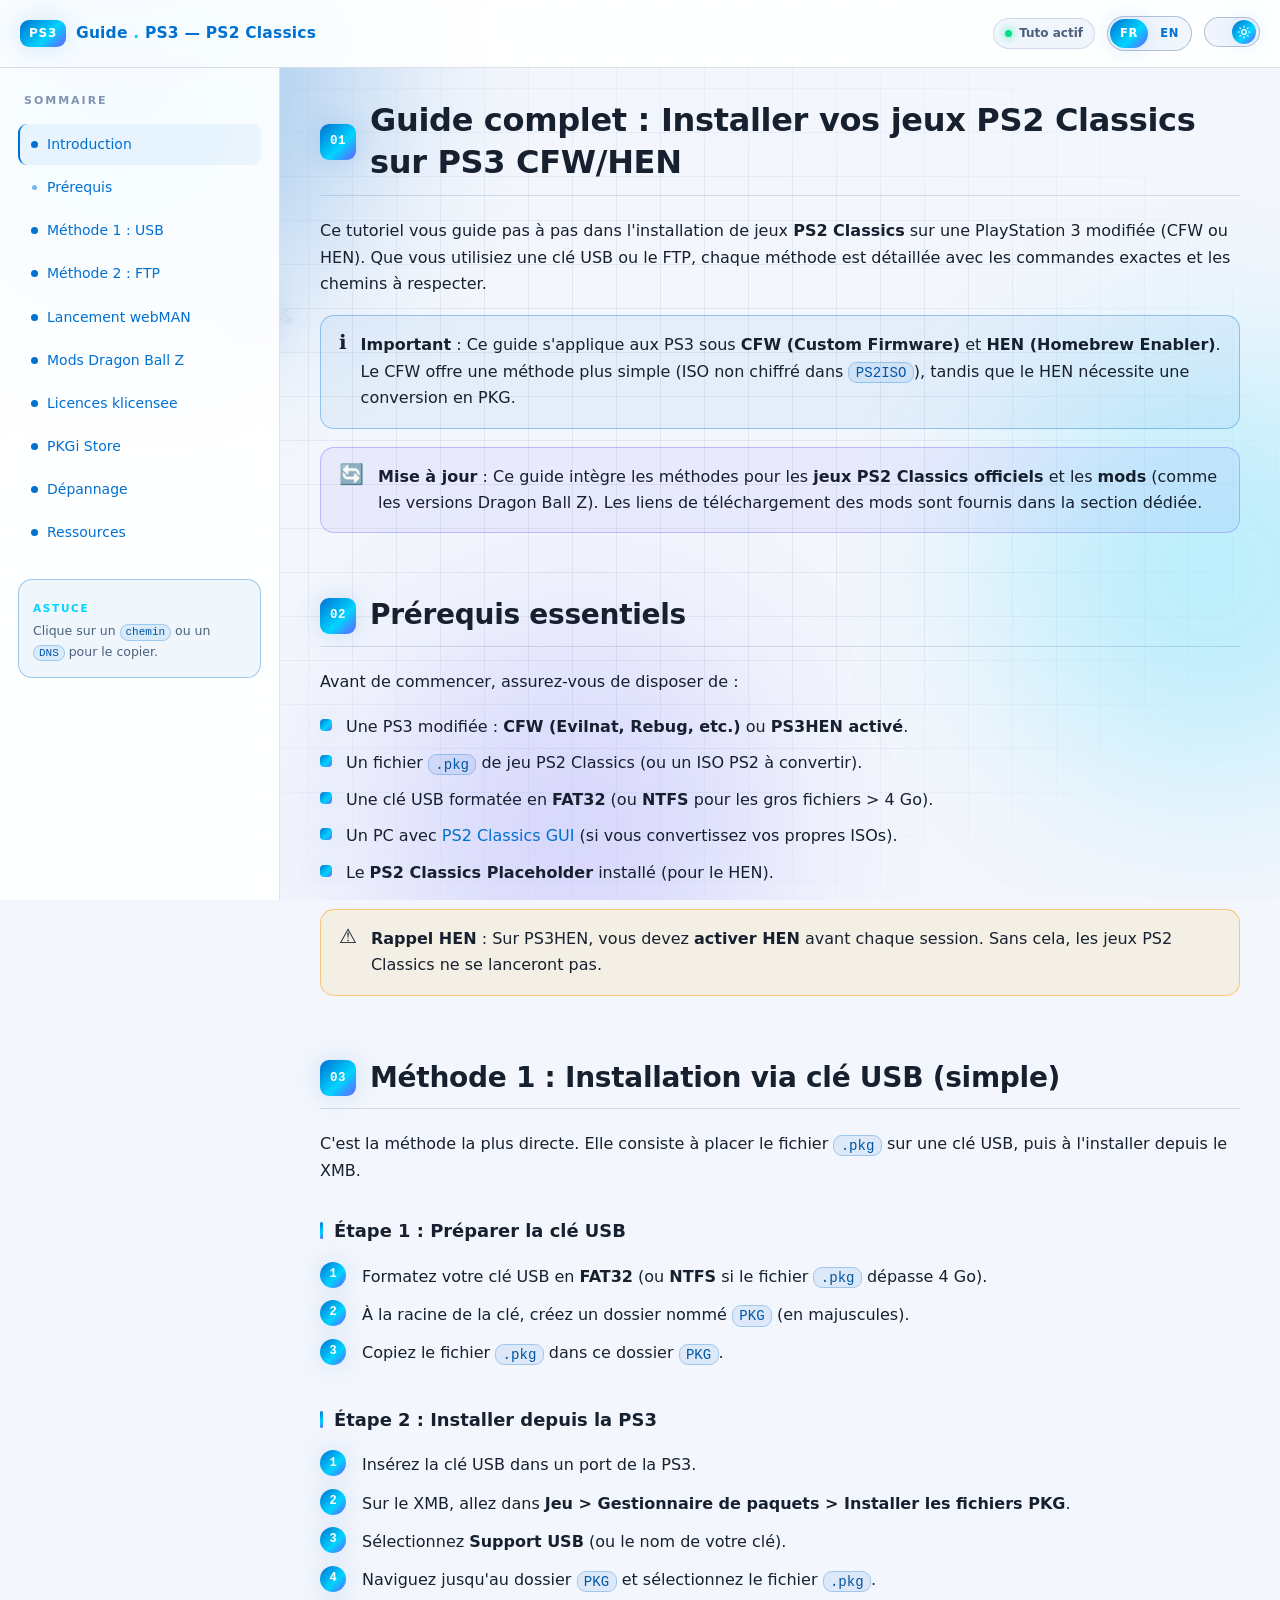
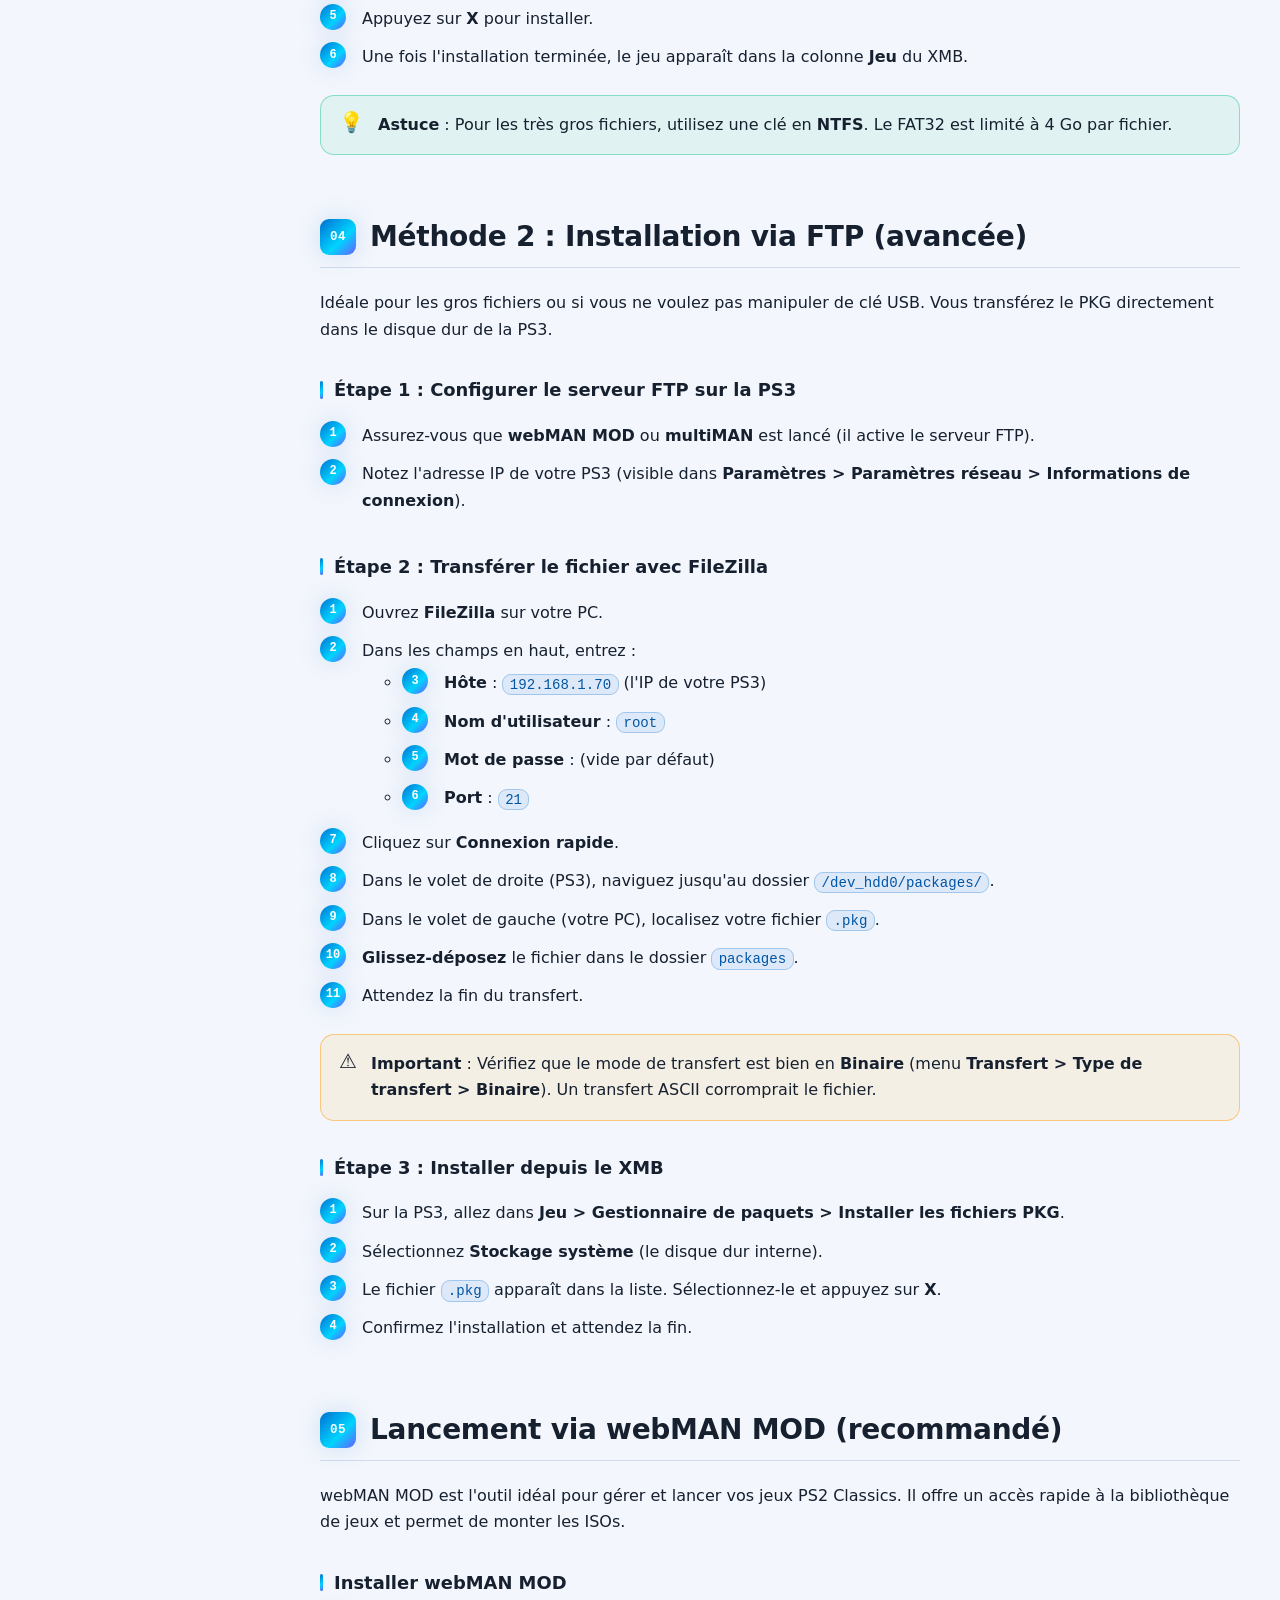
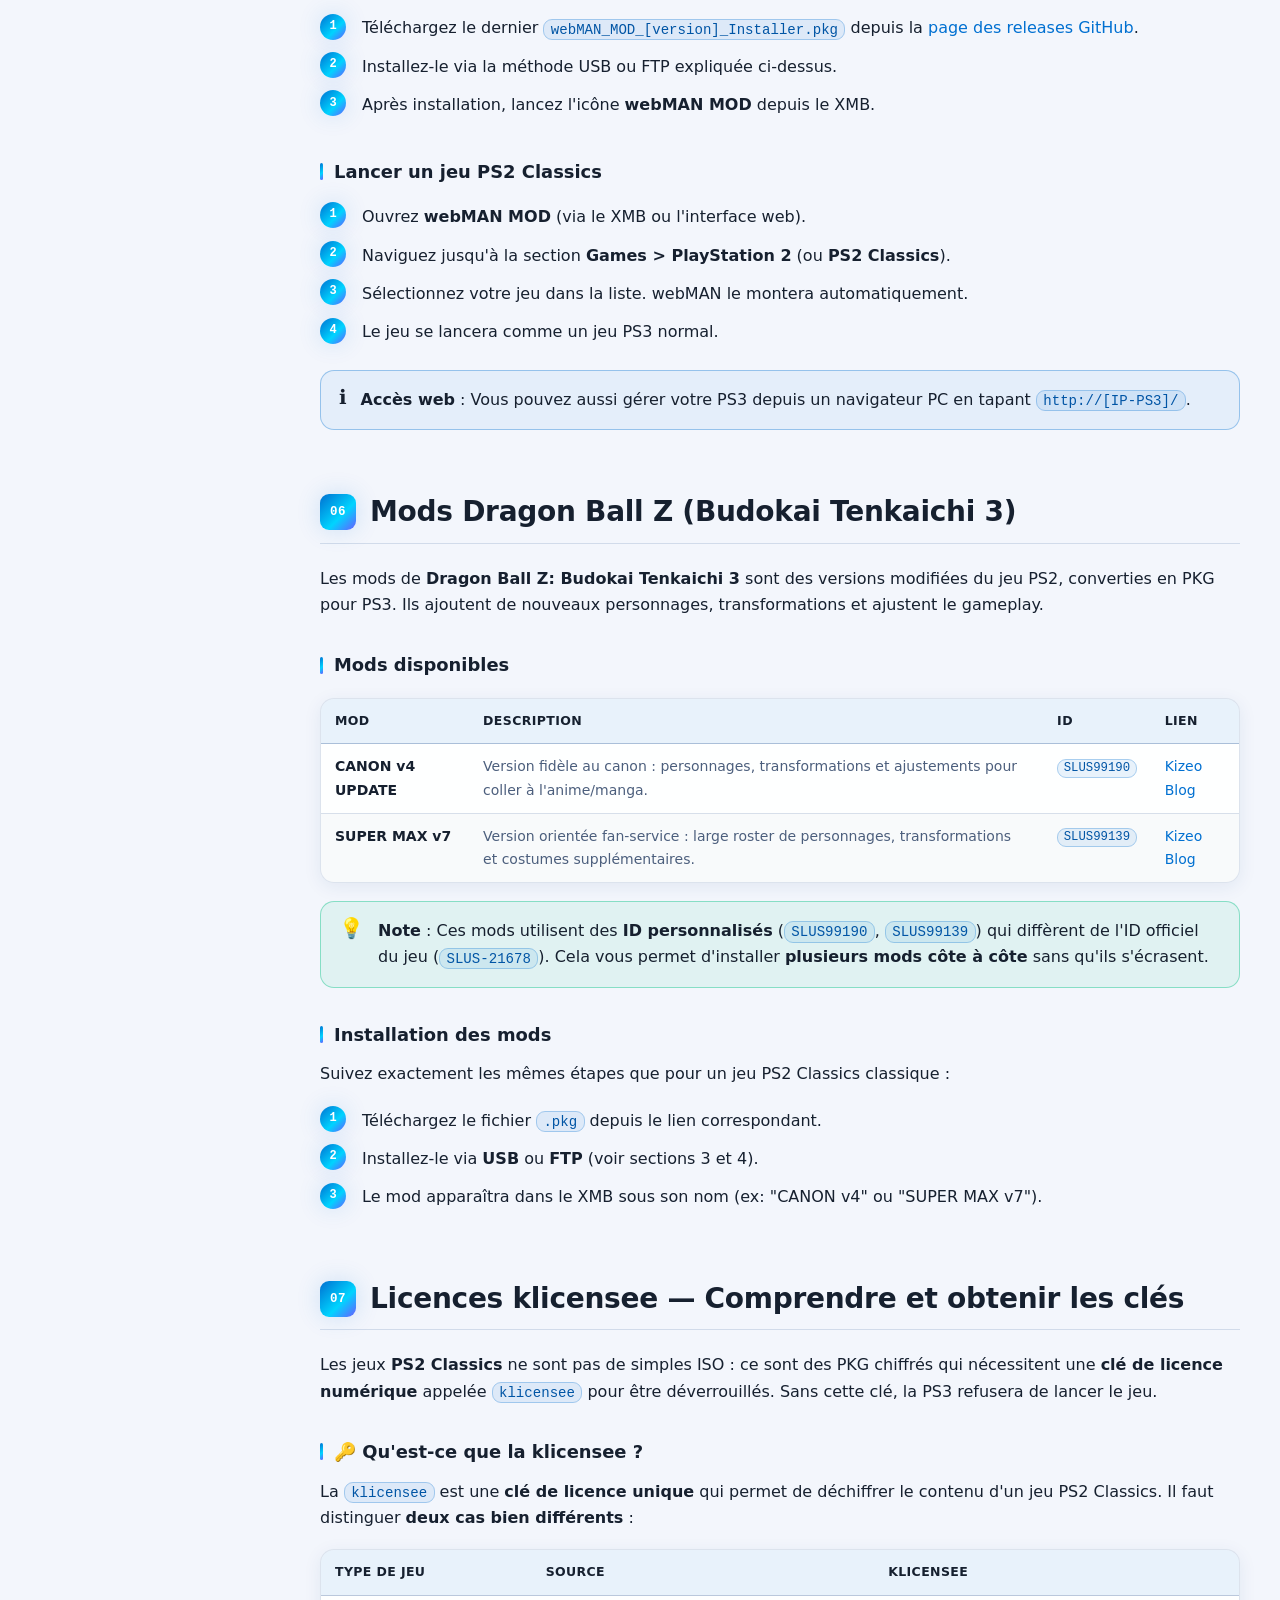
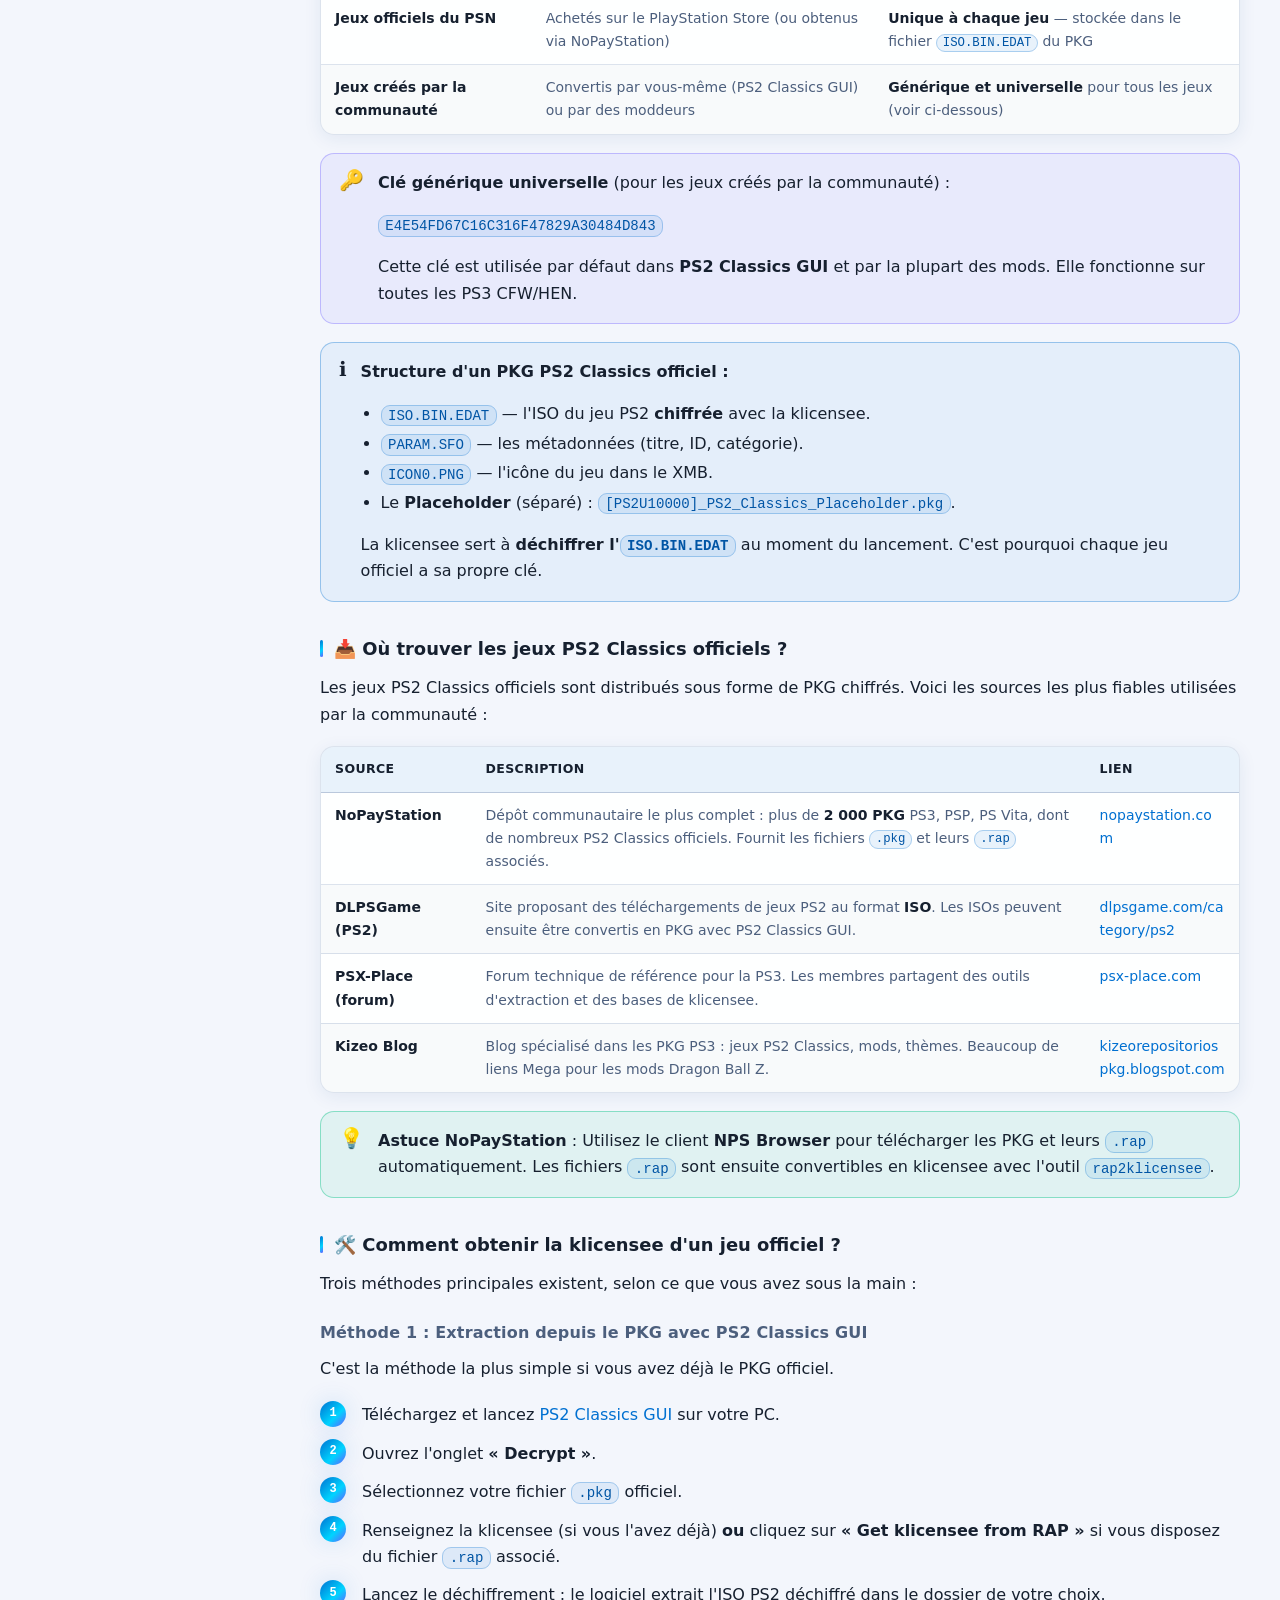
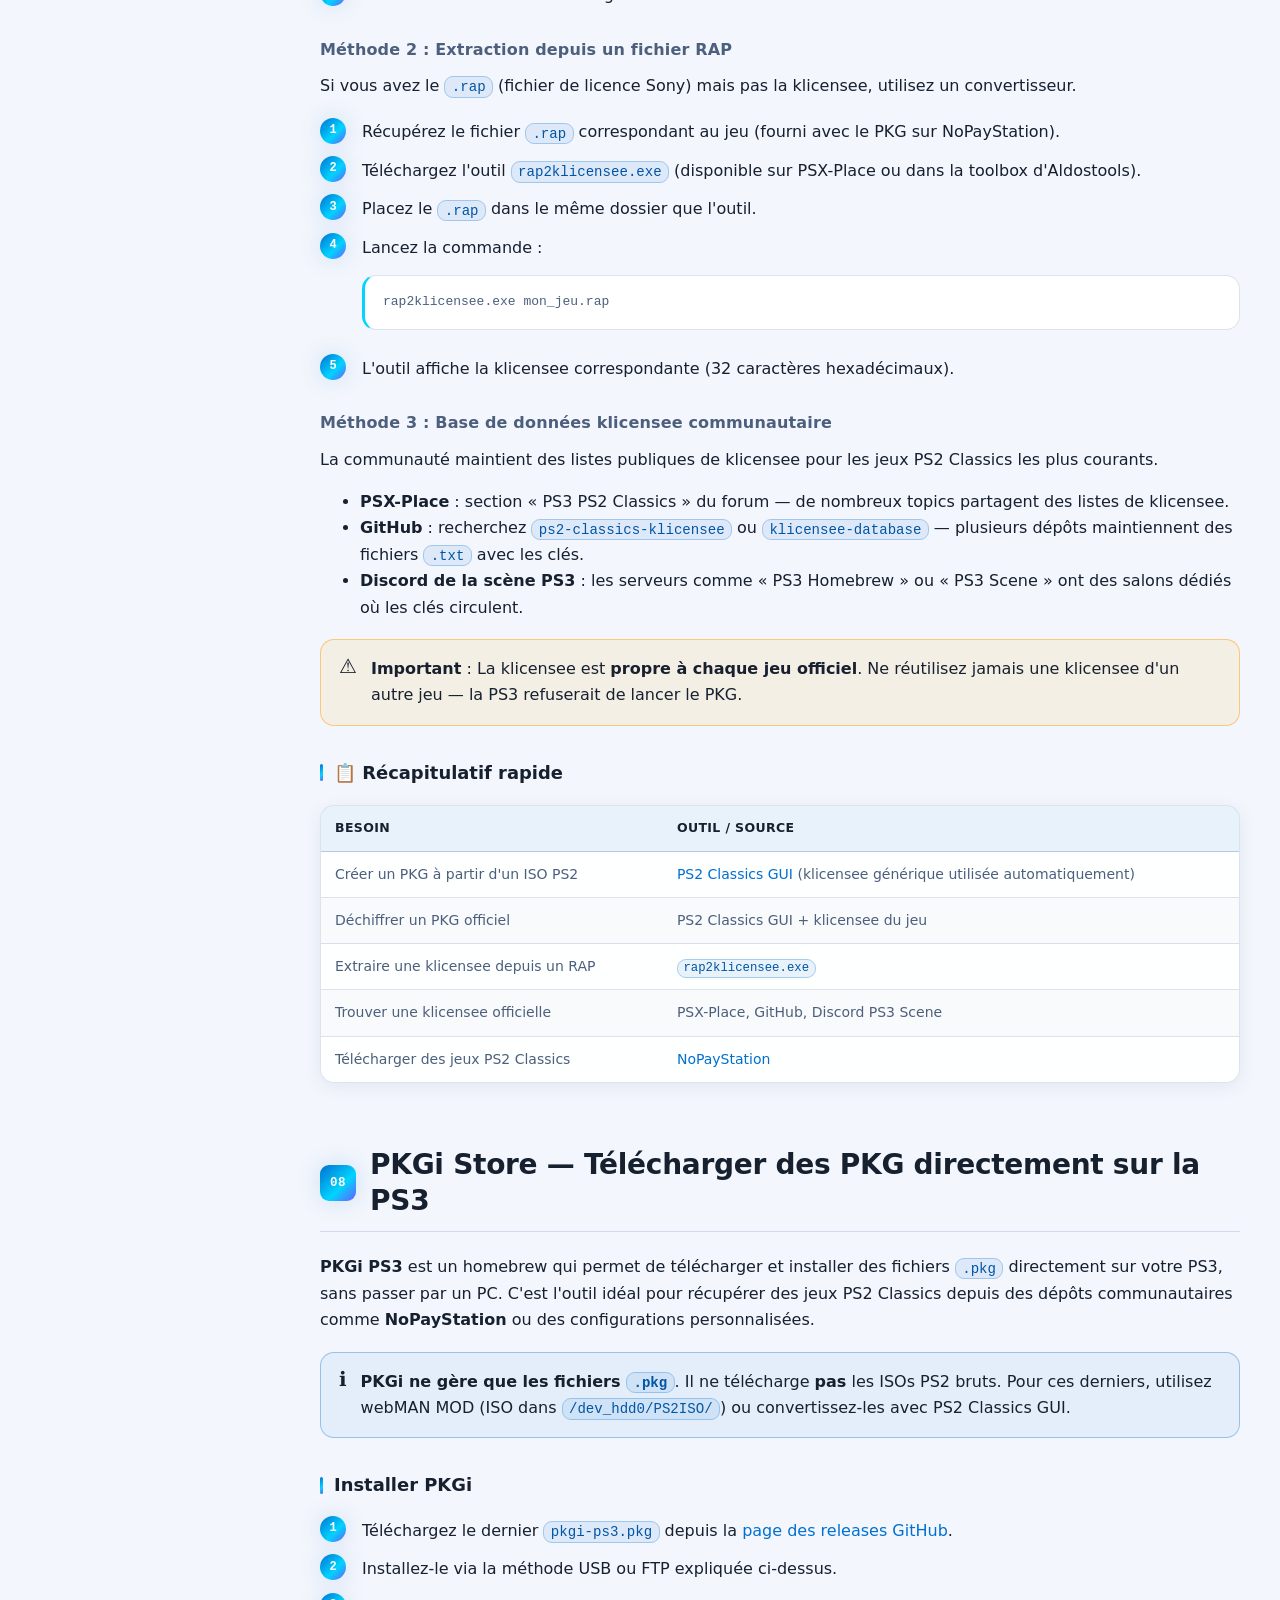
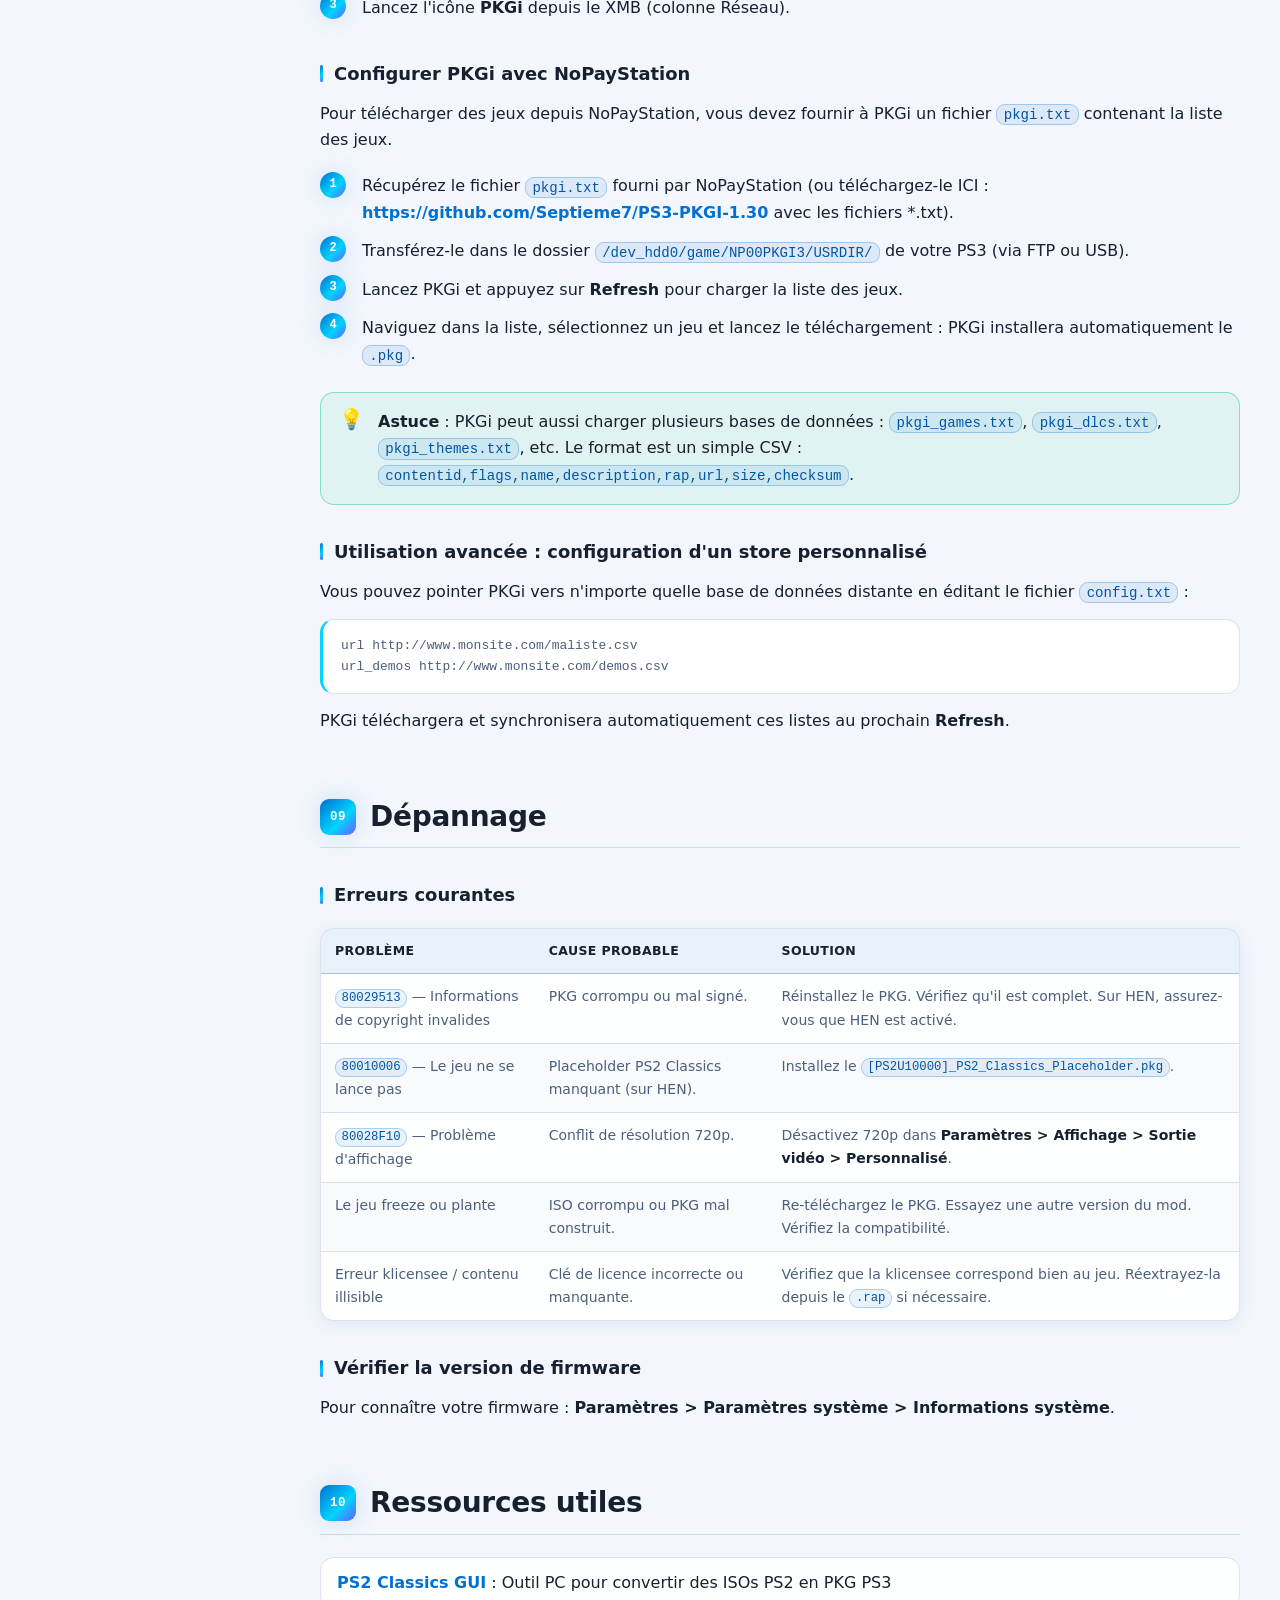
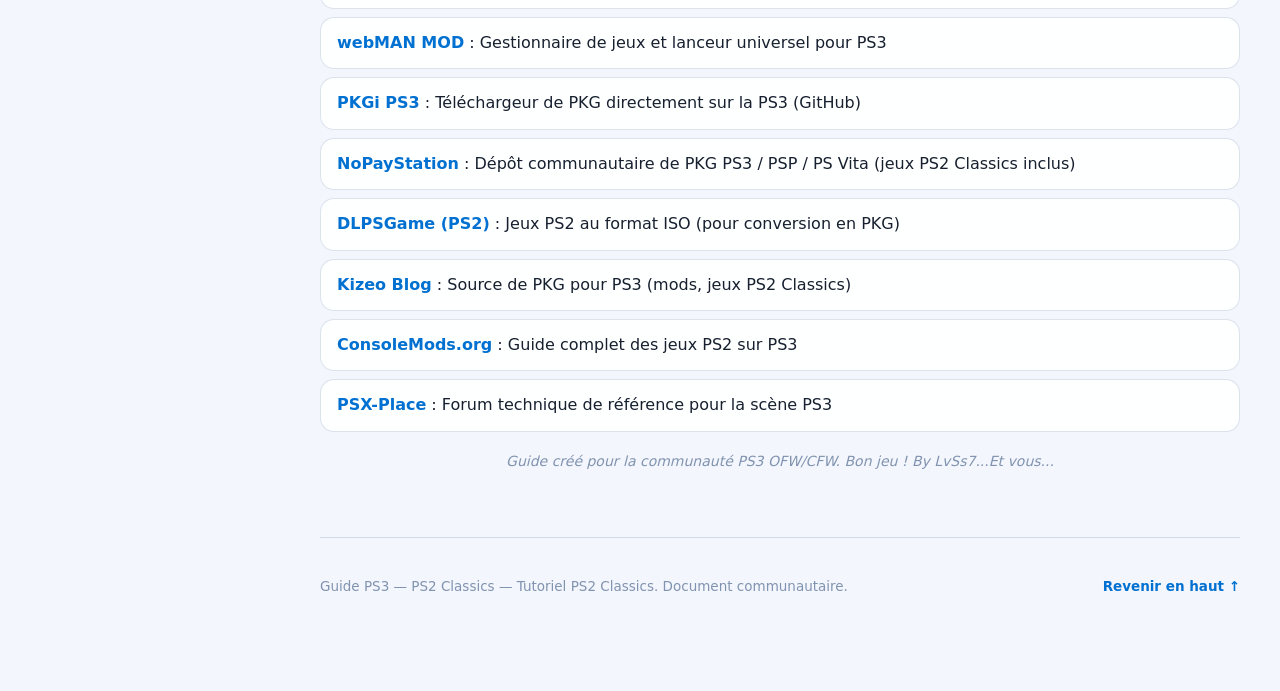
==== index.html @ 11666c79 "Start Ps2 Classics" ====
<!DOCTYPE html>
<html lang="fr" data-theme="dark">
<head>
  <meta charset="UTF-8">
  <meta name="viewport" content="width=device-width, initial-scale=1.0, viewport-fit=cover">
  <meta name="theme-color" content="#0a0e1a">
  <title>Guide PS3 — Installer les PS2 Classics (CFW/HEN)</title>
  <meta name="description" content="Tutoriel complet : installer vos jeux PS2 Classics (officiels et mods) sur PS3 CFW/HEN via USB, FTP et webMAN MOD.">
  <meta name="author" content="Communauté PS3 Revival">

  <link rel="manifest" href="site.manifest">
  <meta name="mobile-web-app-capable" content="yes">
  <meta name="apple-mobile-web-app-capable" content="yes">
  <meta name="apple-mobile-web-app-status-bar-style" content="black-translucent">
  <meta name="apple-mobile-web-app-title" content="Tuto PS2 Classics">

  <meta property="og:type" content="website">
  <meta property="og:title" content="Guide PS3 — Installer les PS2 Classics (CFW/HEN)">
  <meta property="og:description" content="Tutoriel complet pour installer vos jeux PS2 Classics sur PS3 modifiée.">
  <meta property="og:locale" content="fr_FR">
  <meta property="og:locale:alternate" content="en_US">

  <link rel="alternate" hreflang="fr" href="./">
  <link rel="alternate" hreflang="en" href="assets/html/en.html">

  <link rel="icon" type="image/x-icon" href="assets/icon/favicon.ico">
  <link rel="icon" type="image/png" sizes="16x16" href="assets/icon/favicon-16x16.png">
  <link rel="icon" type="image/png" sizes="32x32" href="assets/icon/favicon-32x32.png">
  <link rel="apple-touch-icon" sizes="180x180" href="assets/icon/apple-touch-icon.png">
  <link rel="icon" type="image/png" sizes="192x192" href="assets/icon/android-chrome-192x192.png">
  <link rel="icon" type="image/png" sizes="512x512" href="assets/icon/android-chrome-512x512.png">

  <link rel="stylesheet" href="assets/style/style.css">
</head>
<body id="top">

  <img src="assets/image/me7.png" alt="" aria-hidden="true" id="bouncingImage" class="bouncing-image">

  <div class="bg-layer" aria-hidden="true">
    <div class="bg-grid"></div>
    <div class="bg-orb bg-orb--1"></div>
    <div class="bg-orb bg-orb--2"></div>
    <div class="bg-orb bg-orb--3"></div>
  </div>

  <div class="scroll-progress" aria-hidden="true"><span id="scrollProgressBar"></span></div>

  <header class="site-header" id="siteHeader">
    <div class="header-inner">
      <button class="menu-toggle" id="menuToggle" aria-label="Ouvrir le menu" aria-expanded="false">
        <span></span><span></span><span></span>
      </button>

      <a href="#top" class="brand" aria-label="Retour en haut">
        <span class="brand-badge">PS3</span>
        <span class="brand-text">Guide<span class="brand-dot"> . </span>PS3 — PS2 Classics</span>
      </a>

      <div class="header-actions">
        <span class="status-pill" title="Statut indicatif">
          <span class="status-dot"></span> Tuto actif
        </span>

        <div class="lang-switch" role="group" aria-label="Langue / Language">
          <span class="lang-btn is-active" aria-current="page" aria-label="Français">FR</span>
          <a href="assets/html/en.html" class="lang-btn" aria-label="English" hreflang="en">EN</a>
        </div>

        <button class="theme-toggle" id="themeToggle" aria-label="Changer de thème" aria-pressed="false">
          <span class="theme-toggle__track">
            <span class="theme-toggle__thumb">
              <svg class="ico-sun" viewBox="0 0 24 24" aria-hidden="true"><circle cx="12" cy="12" r="4"/><path d="M12 2v2M12 20v2M4.93 4.93l1.41 1.41M17.66 17.66l1.41 1.41M2 12h2M20 12h2M4.93 19.07l1.41-1.41M17.66 6.34l1.41-1.41"/></svg>
              <svg class="ico-moon" viewBox="0 0 24 24" aria-hidden="true"><path d="M21 12.8A9 9 0 1 1 11.2 3a7 7 0 0 0 9.8 9.8z"/></svg>
            </span>
          </span>
        </button>
      </div>
    </div>
  </header>

  <aside class="sidebar" id="sidebar" aria-label="Navigation principale">
    <nav class="sidebar-inner">
      <p class="sidebar-label">Sommaire</p>
      <ul class="nav-list">
        <li><a href="#intro" class="nav-link"><span class="nav-bullet"></span>Introduction</a></li>
        <li><a href="#prerequis" class="nav-link"><span class="nav-bullet"></span>Prérequis</a></li>
        <li><a href="#methode-1-usb" class="nav-link"><span class="nav-bullet"></span>Méthode 1 : USB</a></li>
        <li><a href="#methode-2-ftp" class="nav-link"><span class="nav-bullet"></span>Méthode 2 : FTP</a></li>
        <li><a href="#webman" class="nav-link"><span class="nav-bullet"></span>Lancement webMAN</a></li>
        <li><a href="#mods-dbz" class="nav-link"><span class="nav-bullet"></span>Mods Dragon Ball Z</a></li>
        <li><a href="#klicensee" class="nav-link"><span class="nav-bullet"></span>Licences klicensee</a></li>
        <li><a href="#pkgi" class="nav-link"><span class="nav-bullet"></span>PKGi Store</a></li>
        <li><a href="#depannage" class="nav-link"><span class="nav-bullet"></span>Dépannage</a></li>
        <li><a href="#ressources" class="nav-link"><span class="nav-bullet"></span>Ressources</a></li>
      </ul>
      <div class="sidebar-foot">
        <span class="sidebar-foot__label">Astuce</span>
        <p>Clique sur un <code>chemin</code> ou un <code>DNS</code> pour le copier.</p>
      </div>
    </nav>
  </aside>
  <div class="sidebar-backdrop" id="sidebarBackdrop" hidden></div>

  <main class="content" id="content">

    <!-- INTRO -->
    <section id="intro" class="section">
      <header class="section-head">
        <span class="section-tag">01</span>
        <h1 class="section-title">Guide complet : Installer vos jeux PS2 Classics sur PS3 CFW/HEN</h1>
      </header>
      <div class="section-body">
        <p>Ce tutoriel vous guide pas à pas dans l'installation de jeux <strong>PS2 Classics</strong> sur une PlayStation 3 modifiée (CFW ou HEN). Que vous utilisiez une clé USB ou le FTP, chaque méthode est détaillée avec les commandes exactes et les chemins à respecter.</p>

        <div class="callout callout--info">
          <div class="callout__icon">ℹ️</div>
          <div class="callout__content">
            <p><strong>Important</strong> : Ce guide s'applique aux PS3 sous <strong>CFW (Custom Firmware)</strong> et <strong>HEN (Homebrew Enabler)</strong>.<br>
            Le CFW offre une méthode plus simple (ISO non chiffré dans <code>PS2ISO</code>), tandis que le HEN nécessite une conversion en PKG.</p>
          </div>
        </div>

        <div class="callout callout--accent">
          <div class="callout__icon">🔄</div>
          <div class="callout__content">
            <p><strong>Mise à jour</strong> : Ce guide intègre les méthodes pour les <strong>jeux PS2 Classics officiels</strong> et les <strong>mods</strong> (comme les versions Dragon Ball Z). Les liens de téléchargement des mods sont fournis dans la section dédiée.</p>
          </div>
        </div>
      </div>
    </section>

    <!-- PREREQUIS -->
    <section id="prerequis" class="section">
      <header class="section-head">
        <span class="section-tag">02</span>
        <h2 class="section-title">Prérequis essentiels</h2>
      </header>
      <div class="section-body">
        <p>Avant de commencer, assurez-vous de disposer de :</p>
        <ul class="checklist">
          <li>Une PS3 modifiée : <strong>CFW (Evilnat, Rebug, etc.)</strong> ou <strong>PS3HEN activé</strong>.</li>
          <li>Un fichier <code>.pkg</code> de jeu PS2 Classics (ou un ISO PS2 à convertir).</li>
          <li>Une clé USB formatée en <strong>FAT32</strong> (ou <strong>NTFS</strong> pour les gros fichiers &gt; 4 Go).</li>
          <li>Un PC avec <a href="https://www.psx-place.com/resources/ps2-classics-gui.638/" target="_blank" rel="noopener">PS2 Classics GUI</a> (si vous convertissez vos propres ISOs).</li>
          <li>Le <strong>PS2 Classics Placeholder</strong> installé (pour le HEN).</li>
        </ul>

        <div class="callout callout--warn">
          <div class="callout__icon">⚠️</div>
          <div class="callout__content">
            <p><strong>Rappel HEN</strong> : Sur PS3HEN, vous devez <strong>activer HEN</strong> avant chaque session. Sans cela, les jeux PS2 Classics ne se lanceront pas.</p>
          </div>
        </div>
      </div>
    </section>

    <!-- METHODE 1 : USB -->
    <section id="methode-1-usb" class="section">
      <header class="section-head">
        <span class="section-tag">03</span>
        <h2 class="section-title">Méthode 1 : Installation via clé USB (simple)</h2>
      </header>
      <div class="section-body">
        <p>C'est la méthode la plus directe. Elle consiste à placer le fichier <code>.pkg</code> sur une clé USB, puis à l'installer depuis le XMB.</p>

        <h3 class="sub-title">Étape 1 : Préparer la clé USB</h3>
        <ol class="steps">
          <li>Formatez votre clé USB en <strong>FAT32</strong> (ou <strong>NTFS</strong> si le fichier <code>.pkg</code> dépasse 4 Go).</li>
          <li>À la racine de la clé, créez un dossier nommé <code>PKG</code> (en majuscules).</li>
          <li>Copiez le fichier <code>.pkg</code> dans ce dossier <code>PKG</code>.</li>
        </ol>

        <h3 class="sub-title">Étape 2 : Installer depuis la PS3</h3>
        <ol class="steps">
          <li>Insérez la clé USB dans un port de la PS3.</li>
          <li>Sur le XMB, allez dans <strong>Jeu &gt; Gestionnaire de paquets &gt; Installer les fichiers PKG</strong>.</li>
          <li>Sélectionnez <strong>Support USB</strong> (ou le nom de votre clé).</li>
          <li>Naviguez jusqu'au dossier <code>PKG</code> et sélectionnez le fichier <code>.pkg</code>.</li>
          <li>Appuyez sur <strong>X</strong> pour installer.</li>
          <li>Une fois l'installation terminée, le jeu apparaît dans la colonne <strong>Jeu</strong> du XMB.</li>
        </ol>

        <div class="callout callout--tip">
          <div class="callout__icon">💡</div>
          <div class="callout__content">
            <p><strong>Astuce</strong> : Pour les très gros fichiers, utilisez une clé en <strong>NTFS</strong>. Le FAT32 est limité à 4 Go par fichier.</p>
          </div>
        </div>
      </div>
    </section>

    <!-- METHODE 2 : FTP -->
    <section id="methode-2-ftp" class="section">
      <header class="section-head">
        <span class="section-tag">04</span>
        <h2 class="section-title">Méthode 2 : Installation via FTP (avancée)</h2>
      </header>
      <div class="section-body">
        <p>Idéale pour les gros fichiers ou si vous ne voulez pas manipuler de clé USB. Vous transférez le PKG directement dans le disque dur de la PS3.</p>

        <h3 class="sub-title">Étape 1 : Configurer le serveur FTP sur la PS3</h3>
        <ol class="steps">
          <li>Assurez-vous que <strong>webMAN MOD</strong> ou <strong>multiMAN</strong> est lancé (il active le serveur FTP).</li>
          <li>Notez l'adresse IP de votre PS3 (visible dans <strong>Paramètres &gt; Paramètres réseau &gt; Informations de connexion</strong>).</li>
        </ol>

        <h3 class="sub-title">Étape 2 : Transférer le fichier avec FileZilla</h3>
        <ol class="steps">
          <li>Ouvrez <strong>FileZilla</strong> sur votre PC.</li>
          <li>Dans les champs en haut, entrez :
            <ul>
              <li><strong>Hôte</strong> : <code class="dns">192.168.1.70</code> (l'IP de votre PS3)</li>
              <li><strong>Nom d'utilisateur</strong> : <code class="dns">root</code></li>
              <li><strong>Mot de passe</strong> : (vide par défaut)</li>
              <li><strong>Port</strong> : <code class="dns">21</code></li>
            </ul>
          </li>
          <li>Cliquez sur <strong>Connexion rapide</strong>.</li>
          <li>Dans le volet de droite (PS3), naviguez jusqu'au dossier <code>/dev_hdd0/packages/</code>.</li>
          <li>Dans le volet de gauche (votre PC), localisez votre fichier <code>.pkg</code>.</li>
          <li><strong>Glissez-déposez</strong> le fichier dans le dossier <code>packages</code>.</li>
          <li>Attendez la fin du transfert.</li>
        </ol>

        <div class="callout callout--warn">
          <div class="callout__icon">⚠️</div>
          <div class="callout__content">
            <p><strong>Important</strong> : Vérifiez que le mode de transfert est bien en <strong>Binaire</strong> (menu <strong>Transfert &gt; Type de transfert &gt; Binaire</strong>). Un transfert ASCII corromprait le fichier.</p>
          </div>
        </div>

        <h3 class="sub-title">Étape 3 : Installer depuis le XMB</h3>
        <ol class="steps">
          <li>Sur la PS3, allez dans <strong>Jeu &gt; Gestionnaire de paquets &gt; Installer les fichiers PKG</strong>.</li>
          <li>Sélectionnez <strong>Stockage système</strong> (le disque dur interne).</li>
          <li>Le fichier <code>.pkg</code> apparaît dans la liste. Sélectionnez-le et appuyez sur <strong>X</strong>.</li>
          <li>Confirmez l'installation et attendez la fin.</li>
        </ol>
      </div>
    </section>

    <!-- WEBMAN -->
    <section id="webman" class="section">
      <header class="section-head">
        <span class="section-tag">05</span>
        <h2 class="section-title">Lancement via webMAN MOD (recommandé)</h2>
      </header>
      <div class="section-body">
        <p>webMAN MOD est l'outil idéal pour gérer et lancer vos jeux PS2 Classics. Il offre un accès rapide à la bibliothèque de jeux et permet de monter les ISOs.</p>

        <h3 class="sub-title">Installer webMAN MOD</h3>
        <ol class="steps">
          <li>Téléchargez le dernier <code>webMAN_MOD_[version]_Installer.pkg</code> depuis la <a href="https://github.com/aldostools/webMAN-MOD/releases" target="_blank" rel="noopener">page des releases GitHub</a>.</li>
          <li>Installez-le via la méthode USB ou FTP expliquée ci-dessus.</li>
          <li>Après installation, lancez l'icône <strong>webMAN MOD</strong> depuis le XMB.</li>
        </ol>

        <h3 class="sub-title">Lancer un jeu PS2 Classics</h3>
        <ol class="steps">
          <li>Ouvrez <strong>webMAN MOD</strong> (via le XMB ou l'interface web).</li>
          <li>Naviguez jusqu'à la section <strong>Games &gt; PlayStation 2</strong> (ou <strong>PS2 Classics</strong>).</li>
          <li>Sélectionnez votre jeu dans la liste. webMAN le montera automatiquement.</li>
          <li>Le jeu se lancera comme un jeu PS3 normal.</li>
        </ol>

        <div class="callout callout--info">
          <div class="callout__icon">ℹ️</div>
          <div class="callout__content">
            <p><strong>Accès web</strong> : Vous pouvez aussi gérer votre PS3 depuis un navigateur PC en tapant <code>http://[IP-PS3]/</code>.</p>
          </div>
        </div>
      </div>
    </section>

    <!-- MODS DBZ -->
    <section id="mods-dbz" class="section">
      <header class="section-head">
        <span class="section-tag">06</span>
        <h2 class="section-title">Mods Dragon Ball Z (Budokai Tenkaichi 3)</h2>
      </header>
      <div class="section-body">
        <p>Les mods de <strong>Dragon Ball Z: Budokai Tenkaichi 3</strong> sont des versions modifiées du jeu PS2, converties en PKG pour PS3. Ils ajoutent de nouveaux personnages, transformations et ajustent le gameplay.</p>

        <h3 class="sub-title">Mods disponibles</h3>
        <div class="table-wrap">
          <table>
            <thead><tr><th>Mod</th><th>Description</th><th>ID</th><th>Lien</th></tr></thead>
            <tbody>
              <tr>
                <td><strong>CANON v4 UPDATE</strong></td>
                <td>Version fidèle au canon : personnages, transformations et ajustements pour coller à l'anime/manga.</td>
                <td><code>SLUS99190</code></td>
                <td><a href="https://kizeorepositoriospkg.blogspot.com/" target="_blank" rel="noopener">Kizeo Blog</a></td>
              </tr>
              <tr>
                <td><strong>SUPER MAX v7</strong></td>
                <td>Version orientée fan-service : large roster de personnages, transformations et costumes supplémentaires.</td>
                <td><code>SLUS99139</code></td>
                <td><a href="https://kizeorepositoriospkg.blogspot.com/" target="_blank" rel="noopener">Kizeo Blog</a></td>
              </tr>
            </tbody>
          </table>
        </div>

        <div class="callout callout--tip">
          <div class="callout__icon">💡</div>
          <div class="callout__content">
            <p><strong>Note</strong> : Ces mods utilisent des <strong>ID personnalisés</strong> (<code>SLUS99190</code>, <code>SLUS99139</code>) qui diffèrent de l'ID officiel du jeu (<code>SLUS-21678</code>). Cela vous permet d'installer <strong>plusieurs mods côte à côte</strong> sans qu'ils s'écrasent.</p>
          </div>
        </div>

        <h3 class="sub-title">Installation des mods</h3>
        <p>Suivez exactement les mêmes étapes que pour un jeu PS2 Classics classique :</p>
        <ol class="steps">
          <li>Téléchargez le fichier <code>.pkg</code> depuis le lien correspondant.</li>
          <li>Installez-le via <strong>USB</strong> ou <strong>FTP</strong> (voir sections 3 et 4).</li>
          <li>Le mod apparaîtra dans le XMB sous son nom (ex: "CANON v4" ou "SUPER MAX v7").</li>
        </ol>
      </div>
    </section>

    <!-- KLICENSEE -->
    <section id="klicensee" class="section">
      <header class="section-head">
        <span class="section-tag">07</span>
        <h2 class="section-title">Licences klicensee — Comprendre et obtenir les clés</h2>
      </header>
      <div class="section-body">
        <p>Les jeux <strong>PS2 Classics</strong> ne sont pas de simples ISO : ce sont des PKG chiffrés qui nécessitent une <strong>clé de licence numérique</strong> appelée <code>klicensee</code> pour être déverrouillés. Sans cette clé, la PS3 refusera de lancer le jeu.</p>

        <h3 class="sub-title">🔑 Qu'est-ce que la klicensee ?</h3>
        <p>La <code>klicensee</code> est une <strong>clé de licence unique</strong> qui permet de déchiffrer le contenu d'un jeu PS2 Classics. Il faut distinguer <strong>deux cas bien différents</strong> :</p>

        <div class="table-wrap">
          <table>
            <thead>
              <tr><th>Type de jeu</th><th>Source</th><th>klicensee</th></tr>
            </thead>
            <tbody>
              <tr>
                <td><strong>Jeux officiels du PSN</strong></td>
                <td>Achetés sur le PlayStation Store (ou obtenus via NoPayStation)</td>
                <td><strong>Unique à chaque jeu</strong> — stockée dans le fichier <code>ISO.BIN.EDAT</code> du PKG</td>
              </tr>
              <tr>
                <td><strong>Jeux créés par la communauté</strong></td>
                <td>Convertis par vous-même (PS2 Classics GUI) ou par des moddeurs</td>
                <td><strong>Générique et universelle</strong> pour tous les jeux (voir ci-dessous)</td>
              </tr>
            </tbody>
          </table>
        </div>

        <div class="callout callout--accent">
          <div class="callout__icon">🔑</div>
          <div class="callout__content">
            <p><strong>Clé générique universelle</strong> (pour les jeux créés par la communauté) :</p>
            <p><code class="dns">E4E54FD67C16C316F47829A30484D843</code></p>
            <p>Cette clé est utilisée par défaut dans <strong>PS2 Classics GUI</strong> et par la plupart des mods. Elle fonctionne sur toutes les PS3 CFW/HEN.</p>
          </div>
        </div>

        <div class="callout callout--info">
          <div class="callout__icon">ℹ️</div>
          <div class="callout__content">
            <p><strong>Structure d'un PKG PS2 Classics officiel :</strong></p>
            <ul>
              <li><code>ISO.BIN.EDAT</code> — l'ISO du jeu PS2 <strong>chiffrée</strong> avec la klicensee.</li>
              <li><code>PARAM.SFO</code> — les métadonnées (titre, ID, catégorie).</li>
              <li><code>ICON0.PNG</code> — l'icône du jeu dans le XMB.</li>
              <li>Le <strong>Placeholder</strong> (séparé) : <code>[PS2U10000]_PS2_Classics_Placeholder.pkg</code>.</li>
            </ul>
            <p>La klicensee sert à <strong>déchiffrer l'<code>ISO.BIN.EDAT</code></strong> au moment du lancement. C'est pourquoi chaque jeu officiel a sa propre clé.</p>
          </div>
        </div>

        <h3 class="sub-title">📥 Où trouver les jeux PS2 Classics officiels ?</h3>
        <p>Les jeux PS2 Classics officiels sont distribués sous forme de PKG chiffrés. Voici les sources les plus fiables utilisées par la communauté :</p>

        <div class="table-wrap">
          <table>
            <thead>
              <tr><th>Source</th><th>Description</th><th>Lien</th></tr>
            </thead>
            <tbody>
              <tr>
                <td><strong>NoPayStation</strong></td>
                <td>Dépôt communautaire le plus complet : plus de <strong>2 000 PKG</strong> PS3, PSP, PS Vita, dont de nombreux PS2 Classics officiels. Fournit les fichiers <code>.pkg</code> et leurs <code>.rap</code> associés.</td>
                <td><a href="https://nopaystation.com/" target="_blank" rel="noopener">nopaystation.com</a></td>
              </tr>
              <tr>
                <td><strong>DLPSGame (PS2)</strong></td>
                <td>Site proposant des téléchargements de jeux PS2 au format <strong>ISO</strong>. Les ISOs peuvent ensuite être convertis en PKG avec PS2 Classics GUI.</td>
                <td><a href="https://dlpsgame.com/category/ps2/" target="_blank" rel="noopener">dlpsgame.com/category/ps2</a></td>
              </tr>
              <tr>
                <td><strong>PSX-Place (forum)</strong></td>
                <td>Forum technique de référence pour la PS3. Les membres partagent des outils d'extraction et des bases de klicensee.</td>
                <td><a href="https://www.psx-place.com/" target="_blank" rel="noopener">psx-place.com</a></td>
              </tr>
              <tr>
                <td><strong>Kizeo Blog</strong></td>
                <td>Blog spécialisé dans les PKG PS3 : jeux PS2 Classics, mods, thèmes. Beaucoup de liens Mega pour les mods Dragon Ball Z.</td>
                <td><a href="https://kizeorepositoriospkg.blogspot.com/" target="_blank" rel="noopener">kizeorepositoriospkg.blogspot.com</a></td>
              </tr>
            </tbody>
          </table>
        </div>

        <div class="callout callout--tip">
          <div class="callout__icon">💡</div>
          <div class="callout__content">
            <p><strong>Astuce NoPayStation</strong> : Utilisez le client <strong>NPS Browser</strong> pour télécharger les PKG et leurs <code>.rap</code> automatiquement. Les fichiers <code>.rap</code> sont ensuite convertibles en klicensee avec l'outil <code>rap2klicensee</code>.</p>
          </div>
        </div>

        <h3 class="sub-title">🛠️ Comment obtenir la klicensee d'un jeu officiel ?</h3>
        <p>Trois méthodes principales existent, selon ce que vous avez sous la main :</p>

        <h4 class="sub-sub-title">Méthode 1 : Extraction depuis le PKG avec PS2 Classics GUI</h4>
        <p>C'est la méthode la plus simple si vous avez déjà le PKG officiel.</p>
        <ol class="steps">
          <li>Téléchargez et lancez <a href="https://www.psx-place.com/resources/ps2-classics-gui.638/" target="_blank" rel="noopener">PS2 Classics GUI</a> sur votre PC.</li>
          <li>Ouvrez l'onglet <strong>« Decrypt »</strong>.</li>
          <li>Sélectionnez votre fichier <code>.pkg</code> officiel.</li>
          <li>Renseignez la klicensee (si vous l'avez déjà) <strong>ou</strong> cliquez sur <strong>« Get klicensee from RAP »</strong> si vous disposez du fichier <code>.rap</code> associé.</li>
          <li>Lancez le déchiffrement : le logiciel extrait l'ISO PS2 déchiffré dans le dossier de votre choix.</li>
        </ol>

        <h4 class="sub-sub-title">Méthode 2 : Extraction depuis un fichier RAP</h4>
        <p>Si vous avez le <code>.rap</code> (fichier de licence Sony) mais pas la klicensee, utilisez un convertisseur.</p>
        <ol class="steps">
          <li>Récupérez le fichier <code>.rap</code> correspondant au jeu (fourni avec le PKG sur NoPayStation).</li>
          <li>Téléchargez l'outil <code>rap2klicensee.exe</code> (disponible sur PSX-Place ou dans la toolbox d'Aldostools).</li>
          <li>Placez le <code>.rap</code> dans le même dossier que l'outil.</li>
          <li>Lancez la commande :
            <pre class="diagram">rap2klicensee.exe mon_jeu.rap</pre>
          </li>
          <li>L'outil affiche la klicensee correspondante (32 caractères hexadécimaux).</li>
        </ol>

        <h4 class="sub-sub-title">Méthode 3 : Base de données klicensee communautaire</h4>
        <p>La communauté maintient des listes publiques de klicensee pour les jeux PS2 Classics les plus courants.</p>
        <ul>
          <li><strong>PSX-Place</strong> : section « PS3 PS2 Classics » du forum — de nombreux topics partagent des listes de klicensee.</li>
          <li><strong>GitHub</strong> : recherchez <code>ps2-classics-klicensee</code> ou <code>klicensee-database</code> — plusieurs dépôts maintiennent des fichiers <code>.txt</code> avec les clés.</li>
          <li><strong>Discord de la scène PS3</strong> : les serveurs comme « PS3 Homebrew » ou « PS3 Scene » ont des salons dédiés où les clés circulent.</li>
        </ul>

        <div class="callout callout--warn">
          <div class="callout__icon">⚠️</div>
          <div class="callout__content">
            <p><strong>Important</strong> : La klicensee est <strong>propre à chaque jeu officiel</strong>. Ne réutilisez jamais une klicensee d'un autre jeu — la PS3 refuserait de lancer le PKG.</p>
          </div>
        </div>

        <h3 class="sub-title">📋 Récapitulatif rapide</h3>
        <div class="table-wrap">
          <table>
            <thead>
              <tr><th>Besoin</th><th>Outil / Source</th></tr>
            </thead>
            <tbody>
              <tr><td>Créer un PKG à partir d'un ISO PS2</td><td><a href="https://www.psx-place.com/resources/ps2-classics-gui.638/" target="_blank" rel="noopener">PS2 Classics GUI</a> (klicensee générique utilisée automatiquement)</td></tr>
              <tr><td>Déchiffrer un PKG officiel</td><td>PS2 Classics GUI + klicensee du jeu</td></tr>
              <tr><td>Extraire une klicensee depuis un RAP</td><td><code>rap2klicensee.exe</code></td></tr>
              <tr><td>Trouver une klicensee officielle</td><td>PSX-Place, GitHub, Discord PS3 Scene</td></tr>
              <tr><td>Télécharger des jeux PS2 Classics</td><td><a href="https://nopaystation.com/" target="_blank" rel="noopener">NoPayStation</a></td></tr>
            </tbody>
          </table>
        </div>
      </div>
    </section>

    <!-- PKGI -->
    <section id="pkgi" class="section">
      <header class="section-head">
        <span class="section-tag">08</span>
        <h2 class="section-title">PKGi Store — Télécharger des PKG directement sur la PS3</h2>
      </header>
      <div class="section-body">
        <p><strong>PKGi PS3</strong> est un homebrew qui permet de télécharger et installer des fichiers <code>.pkg</code> directement sur votre PS3, sans passer par un PC. C'est l'outil idéal pour récupérer des jeux PS2 Classics depuis des dépôts communautaires comme <strong>NoPayStation</strong> ou des configurations personnalisées.</p>

        <div class="callout callout--info">
          <div class="callout__icon">ℹ️</div>
          <div class="callout__content">
            <p><strong>PKGi ne gère que les fichiers <code>.pkg</code></strong>. Il ne télécharge <strong>pas</strong> les ISOs PS2 bruts. Pour ces derniers, utilisez webMAN MOD (ISO dans <code>/dev_hdd0/PS2ISO/</code>) ou convertissez-les avec PS2 Classics GUI.</p>
          </div>
        </div>

        <h3 class="sub-title">Installer PKGi</h3>
        <ol class="steps">
          <li>Téléchargez le dernier <code>pkgi-ps3.pkg</code> depuis la <a href="https://github.com/bucanero/pkgi-ps3/releases" target="_blank" rel="noopener">page des releases GitHub</a>.</li>
          <li>Installez-le via la méthode USB ou FTP expliquée ci-dessus.</li>
          <li>Lancez l'icône <strong>PKGi</strong> depuis le XMB (colonne Réseau).</li>
        </ol>

        <h3 class="sub-title">Configurer PKGi avec NoPayStation</h3>
        <p>Pour télécharger des jeux depuis NoPayStation, vous devez fournir à PKGi un fichier <code>pkgi.txt</code> contenant la liste des jeux.</p>
        <ol class="steps">
          <li>Récupérez le fichier <code>pkgi.txt</code> fourni par NoPayStation (ou téléchargez-le ICI : <a href="https://github.com/Septieme7/PS3-PKGI-1.30" target="_blank" rel="noopener"><strong>https://github.com/Septieme7/PS3-PKGI-1.30</strong></a> avec les fichiers *.txt).</li>
          <li>Transférez-le dans le dossier <code>/dev_hdd0/game/NP00PKGI3/USRDIR/</code> de votre PS3 (via FTP ou USB).</li>
          <li>Lancez PKGi et appuyez sur <strong>Refresh</strong> pour charger la liste des jeux.</li>
          <li>Naviguez dans la liste, sélectionnez un jeu et lancez le téléchargement : PKGi installera automatiquement le <code>.pkg</code>.</li>
        </ol>

        <div class="callout callout--tip">
          <div class="callout__icon">💡</div>
          <div class="callout__content">
            <p><strong>Astuce</strong> : PKGi peut aussi charger plusieurs bases de données : <code>pkgi_games.txt</code>, <code>pkgi_dlcs.txt</code>, <code>pkgi_themes.txt</code>, etc. Le format est un simple CSV : <code>contentid,flags,name,description,rap,url,size,checksum</code>.</p>
          </div>
        </div>

        <h3 class="sub-title">Utilisation avancée : configuration d'un store personnalisé</h3>
        <p>Vous pouvez pointer PKGi vers n'importe quelle base de données distante en éditant le fichier <code>config.txt</code> :</p>
        <pre class="diagram">url http://www.monsite.com/maliste.csv
url_demos http://www.monsite.com/demos.csv</pre>
        <p>PKGi téléchargera et synchronisera automatiquement ces listes au prochain <strong>Refresh</strong>.</p>
      </div>
    </section>

    <!-- DEPANNAGE -->
    <section id="depannage" class="section">
      <header class="section-head">
        <span class="section-tag">09</span>
        <h2 class="section-title">Dépannage</h2>
      </header>
      <div class="section-body">
        <h3 class="sub-title">Erreurs courantes</h3>
        <div class="table-wrap">
          <table>
            <thead><tr><th>Problème</th><th>Cause probable</th><th>Solution</th></tr></thead>
            <tbody>
              <tr>
                <td><code>80029513</code> — Informations de copyright invalides</td>
                <td>PKG corrompu ou mal signé.</td>
                <td>Réinstallez le PKG. Vérifiez qu'il est complet. Sur HEN, assurez-vous que HEN est activé.</td>
              </tr>
              <tr>
                <td><code>80010006</code> — Le jeu ne se lance pas</td>
                <td>Placeholder PS2 Classics manquant (sur HEN).</td>
                <td>Installez le <code>[PS2U10000]_PS2_Classics_Placeholder.pkg</code>.</td>
              </tr>
              <tr>
                <td><code>80028F10</code> — Problème d'affichage</td>
                <td>Conflit de résolution 720p.</td>
                <td>Désactivez 720p dans <strong>Paramètres &gt; Affichage &gt; Sortie vidéo &gt; Personnalisé</strong>.</td>
              </tr>
              <tr>
                <td>Le jeu freeze ou plante</td>
                <td>ISO corrompu ou PKG mal construit.</td>
                <td>Re-téléchargez le PKG. Essayez une autre version du mod. Vérifiez la compatibilité.</td>
              </tr>
              <tr>
                <td>Erreur klicensee / contenu illisible</td>
                <td>Clé de licence incorrecte ou manquante.</td>
                <td>Vérifiez que la klicensee correspond bien au jeu. Réextrayez-la depuis le <code>.rap</code> si nécessaire.</td>
              </tr>
            </tbody>
          </table>
        </div>

        <h3 class="sub-title">Vérifier la version de firmware</h3>
        <p>Pour connaître votre firmware : <strong>Paramètres &gt; Paramètres système &gt; Informations système</strong>.</p>
      </div>
    </section>

    <!-- RESSOURCES -->
    <section id="ressources" class="section">
      <header class="section-head">
        <span class="section-tag">10</span>
        <h2 class="section-title">Ressources utiles</h2>
      </header>
      <div class="section-body">
        <ul class="resource-list">
          <li><a href="https://www.psx-place.com/resources/ps2-classics-gui.638/" target="_blank" rel="noopener"><strong>PS2 Classics GUI</strong> : Outil PC pour convertir des ISOs PS2 en PKG PS3</a></li>
          <li><a href="https://github.com/aldostools/webMAN-MOD/releases" target="_blank" rel="noopener"><strong>webMAN MOD</strong> : Gestionnaire de jeux et lanceur universel pour PS3</a></li>
          <li><a href="https://github.com/bucanero/pkgi-ps3" target="_blank" rel="noopener"><strong>PKGi PS3</strong> : Téléchargeur de PKG directement sur la PS3 (GitHub)</a></li>
          <li><a href="https://nopaystation.com/" target="_blank" rel="noopener"><strong>NoPayStation</strong> : Dépôt communautaire de PKG PS3 / PSP / PS Vita (jeux PS2 Classics inclus)</a></li>
          <li><a href="https://dlpsgame.com/category/ps2/" target="_blank" rel="noopener"><strong>DLPSGame (PS2)</strong> : Jeux PS2 au format ISO (pour conversion en PKG)</a></li>
          <li><a href="https://kizeorepositoriospkg.blogspot.com/" target="_blank" rel="noopener"><strong>Kizeo Blog</strong> : Source de PKG pour PS3 (mods, jeux PS2 Classics)</a></li>
          <li><a href="https://consolemods.org/wiki/PS3:PS2_Games,_Multiplayer,_and_Fixes" target="_blank" rel="noopener"><strong>ConsoleMods.org</strong> : Guide complet des jeux PS2 sur PS3</a></li>
          <li><a href="https://www.psx-place.com/" target="_blank" rel="noopener"><strong>PSX-Place</strong> : Forum technique de référence pour la scène PS3</a></li>
        </ul>

        <p class="footer-note"><em>Guide créé pour la communauté PS3 OFW/CFW. Bon jeu ! By LvSs7...Et vous...</em></p>
      </div>
    </section>

    <footer class="site-footer">
      <p>Guide PS3 — PS2 Classics — Tutoriel PS2 Classics. Document communautaire.</p>
      <a href="#top" class="back-to-top">Revenir en haut ↑</a>
    </footer>
  </main>

  <button id="scrollTop" class="scroll-top" aria-label="Remonter en haut de la page" title="Remonter">
    <svg viewBox="0 0 24 24" aria-hidden="true"><path d="M12 19V5M5 12l7-7 7 7"/></svg>
  </button>

  <div id="toast" class="toast" role="status" aria-live="polite"></div>

  <script src="assets/js/script.js"></script>
</body>
</html>
---- assets/style/style.css ----
/* =========================================================
   Guide PS3 — PS2 Classics — Style
   ========================================================= */

/* ---------- Reset & base ---------- */
*,
*::before,
*::after { box-sizing: border-box; }

html { scroll-behavior: smooth; scroll-padding-top: 90px; }

:root {
  --font-body: "Inter", system-ui, -apple-system, "Segoe UI", Roboto, "Helvetica Neue", Arial, sans-serif;
  --font-mono: "JetBrains Mono", "SFMono-Regular", Consolas, "Liberation Mono", Menlo, monospace;

  --header-h: 68px;
  --sidebar-w: 280px;
  --content-max: 1180px;

  --radius-lg: 18px;
  --radius: 14px;
  --radius-sm: 9px;
  --radius-pill: 999px;

  --accent-1: #0070d1;
  --accent-2: #00d4ff;
  --accent-3: #6a5cff;
  --accent-grad: linear-gradient(135deg, var(--accent-1) 0%, var(--accent-2) 60%, var(--accent-3) 100%);

  --transition: 0.25s cubic-bezier(0.4, 0, 0.2, 1);
  --transition-slow: 0.5s cubic-bezier(0.4, 0, 0.2, 1);
}

[data-theme="dark"] {
  color-scheme: dark;
  --bg: #070b14;
  --bg-2: #0b1120;
  --surface: rgba(18, 26, 45, 0.72);
  --surface-solid: #101728;
  --surface-2: rgba(28, 38, 60, 0.6);
  --border: rgba(120, 150, 220, 0.14);
  --border-strong: rgba(120, 150, 220, 0.28);
  --text: #e6ecf5;
  --text-muted: #93a3c4;
  --text-dim: #5c6a8a;
  --code-bg: rgba(0, 112, 209, 0.14);
  --code-border: rgba(0, 190, 255, 0.25);
  --code-text: #7fd6ff;
  --table-stripe: rgba(255, 255, 255, 0.022);
  --table-head: rgba(0, 112, 209, 0.10);
  --shadow: 0 10px 40px rgba(0, 0, 0, 0.45);
  --shadow-soft: 0 4px 18px rgba(0, 0, 0, 0.35);
  --glow: 0 0 24px rgba(0, 212, 255, 0.28);
  --callout-info-bg: rgba(0, 112, 209, 0.10);
  --callout-info-bd: rgba(0, 160, 255, 0.4);
  --callout-warn-bg: rgba(255, 176, 32, 0.08);
  --callout-warn-bd: rgba(255, 176, 32, 0.45);
  --callout-tip-bg: rgba(0, 220, 140, 0.08);
  --callout-tip-bd: rgba(0, 220, 140, 0.42);
  --callout-accent-bg: rgba(106, 92, 255, 0.10);
  --callout-accent-bd: rgba(106, 92, 255, 0.45);
  --callout-note-bg: rgba(140, 160, 200, 0.06);
  --callout-note-bd: rgba(140, 160, 200, 0.28);
}

[data-theme="light"] {
  color-scheme: light;
  --bg: #f3f6fc;
  --bg-2: #e8eef9;
  --surface: rgba(255, 255, 255, 0.92);
  --surface-solid: #ffffff;
  --surface-2: rgba(240, 245, 253, 0.9);
  --border: rgba(10, 60, 130, 0.14);
  --border-strong: rgba(10, 60, 130, 0.28);
  --text: #16202f;
  --text-muted: #4c5f7d;
  --text-dim: #8093b0;
  --code-bg: rgba(0, 112, 209, 0.09);
  --code-border: rgba(0, 112, 209, 0.28);
  --code-text: #0055a5;
  --table-stripe: rgba(10, 40, 90, 0.025);
  --table-head: rgba(0, 112, 209, 0.09);
  --shadow: 0 10px 40px rgba(30, 70, 130, 0.10);
  --shadow-soft: 0 4px 18px rgba(30, 70, 130, 0.08);
  --glow: 0 0 24px rgba(0, 112, 209, 0.16);
  --callout-info-bg: rgba(0, 112, 209, 0.06);
  --callout-info-bd: rgba(0, 112, 209, 0.35);
  --callout-warn-bg: rgba(255, 176, 32, 0.10);
  --callout-warn-bd: rgba(255, 160, 20, 0.5);
  --callout-tip-bg: rgba(0, 200, 130, 0.08);
  --callout-tip-bd: rgba(0, 190, 130, 0.4);
  --callout-accent-bg: rgba(106, 92, 255, 0.07);
  --callout-accent-bd: rgba(106, 92, 255, 0.35);
  --callout-note-bg: rgba(120, 140, 170, 0.06);
  --callout-note-bd: rgba(120, 140, 170, 0.3);
}

html, body { margin: 0; padding: 0; }

body {
  font-family: var(--font-body);
  background: var(--bg);
  color: var(--text);
  line-height: 1.65;
  -webkit-font-smoothing: antialiased;
  -moz-osx-font-smoothing: grayscale;
  transition: background-color var(--transition), color var(--transition);
  overflow-x: hidden;
  min-height: 100vh;
}

a {
  color: var(--accent-2);
  text-decoration: none;
  transition: color var(--transition), opacity var(--transition);
  word-break: break-word;
}
[data-theme="light"] a { color: var(--accent-1); }
a:hover { color: var(--accent-3); text-decoration: underline; text-underline-offset: 3px; }

code {
  font-family: var(--font-mono);
  font-size: 0.88em;
  background: var(--code-bg);
  border: 1px solid var(--code-border);
  color: var(--code-text);
  padding: 0.12em 0.45em;
  border-radius: var(--radius-sm);
  white-space: nowrap;
}

img { max-width: 100%; height: auto; display: block; }

/* ---------- Background décor ---------- */
.bg-layer {
  position: fixed;
  inset: 0;
  z-index: -1;
  overflow: hidden;
  pointer-events: none;
}
.bg-grid {
  position: absolute;
  inset: 0;
  background-image:
    linear-gradient(to right, var(--border) 1px, transparent 1px),
    linear-gradient(to bottom, var(--border) 1px, transparent 1px);
  background-size: 44px 44px;
  mask-image: radial-gradient(ellipse at center, black 30%, transparent 85%);
  -webkit-mask-image: radial-gradient(ellipse at center, black 30%, transparent 85%);
  opacity: 0.55;
}
.bg-orb {
  position: absolute;
  border-radius: 50%;
  filter: blur(90px);
  opacity: 0.32;
  animation: float 22s ease-in-out infinite;
}
.bg-orb--1 { width: 480px; height: 480px; background: var(--accent-1); top: -160px; left: -120px; animation-delay: 0s; }
.bg-orb--2 { width: 420px; height: 420px; background: var(--accent-2); top: 40%; right: -140px; animation-delay: -8s; opacity: 0.22; }
.bg-orb--3 { width: 380px; height: 380px; background: var(--accent-3); bottom: -120px; left: 30%; animation-delay: -16s; opacity: 0.2; }

@keyframes float {
  0%, 100% { transform: translate(0, 0) scale(1); }
  33%      { transform: translate(40px, -30px) scale(1.06); }
  66%      { transform: translate(-30px, 30px) scale(0.96); }
}

/* ---------- Barre de progression ---------- */
.scroll-progress {
  position: fixed;
  top: 0; left: 0; right: 0;
  height: 3px;
  background: transparent;
  z-index: 100;
  pointer-events: none;
}
.scroll-progress span {
  display: block;
  height: 100%;
  width: 0%;
  background: var(--accent-grad);
  box-shadow: var(--glow);
  transition: width 0.1s linear;
}

/* ---------- Header ---------- */
.site-header {
  position: fixed;
  top: 0; left: 0; right: 0;
  height: var(--header-h);
  z-index: 90;
  background: var(--surface);
  backdrop-filter: saturate(180%) blur(16px);
  -webkit-backdrop-filter: saturate(180%) blur(16px);
  border-bottom: 1px solid var(--border);
  transition: background var(--transition), border-color var(--transition), box-shadow var(--transition);
}
.site-header.scrolled {
  box-shadow: var(--shadow-soft);
}
.header-inner {
  height: 100%;
  max-width: 100%;
  padding: 0 20px;
  display: flex;
  align-items: center;
  gap: 16px;
}

.brand {
  display: inline-flex;
  align-items: center;
  gap: 10px;
  font-weight: 800;
  color: var(--text);
  text-decoration: none;
  letter-spacing: 0.2px;
}
.brand:hover { text-decoration: none; color: var(--text); }
.brand-badge {
  display: inline-grid;
  place-items: center;
  padding: 4px 9px;
  font-size: 12px;
  font-weight: 800;
  letter-spacing: 0.06em;
  color: #fff;
  background: var(--accent-grad);
  border-radius: var(--radius-sm);
  box-shadow: var(--glow);
}
.brand-text { font-size: 15.5px; }
.brand-dot { color: var(--accent-2); }

.header-actions {
  margin-left: auto;
  display: flex;
  align-items: center;
  gap: 12px;
}

.status-pill {
  display: inline-flex;
  align-items: center;
  gap: 7px;
  padding: 5px 11px;
  font-size: 12px;
  font-weight: 600;
  color: var(--text-muted);
  background: var(--surface-2);
  border: 1px solid var(--border);
  border-radius: var(--radius-pill);
}
.status-dot {
  width: 7px; height: 7px;
  border-radius: 50%;
  background: #00e08a;
  box-shadow: 0 0 8px #00e08a;
  animation: pulse 2s ease-in-out infinite;
}
@keyframes pulse {
  0%, 100% { opacity: 1; }
  50%      { opacity: 0.4; }
}

/* Toggle thème */
.theme-toggle {
  background: transparent;
  border: 0;
  padding: 0;
  cursor: pointer;
  border-radius: var(--radius-pill);
  outline-offset: 3px;
}
.theme-toggle__track {
  position: relative;
  display: inline-block;
  width: 56px; height: 30px;
  border-radius: var(--radius-pill);
  background: var(--surface-2);
  border: 1px solid var(--border-strong);
  transition: background var(--transition), border-color var(--transition);
}
.theme-toggle__thumb {
  position: absolute;
  top: 50%;
  left: 3px;
  transform: translateY(-50%);
  width: 24px; height: 24px;
  border-radius: 50%;
  background: var(--accent-grad);
  box-shadow: var(--glow);
  display: grid;
  place-items: center;
  color: #fff;
  transition: left var(--transition-slow);
}
[data-theme="light"] .theme-toggle__thumb { left: calc(100% - 27px); }
.theme-toggle svg {
  position: absolute;
  width: 14px; height: 14px;
  fill: none;
  stroke: currentColor;
  stroke-width: 2;
  stroke-linecap: round;
  stroke-linejoin: round;
  transition: opacity var(--transition), transform var(--transition);
}
.theme-toggle .ico-sun  { opacity: 0; transform: rotate(60deg); }
.theme-toggle .ico-moon { opacity: 1; transform: rotate(0); }
[data-theme="light"] .theme-toggle .ico-sun  { opacity: 1; transform: rotate(0); }
[data-theme="light"] .theme-toggle .ico-moon { opacity: 0; transform: rotate(-60deg); }

/* Burger */
.menu-toggle {
  display: none;
  width: 38px; height: 38px;
  border-radius: var(--radius-sm);
  background: var(--surface-2);
  border: 1px solid var(--border);
  cursor: pointer;
  padding: 0;
  position: relative;
}
.menu-toggle span {
  position: absolute;
  left: 9px; right: 9px;
  height: 2px;
  background: var(--text);
  border-radius: 2px;
  transition: transform var(--transition), opacity var(--transition), top var(--transition);
}
.menu-toggle span:nth-child(1) { top: 12px; }
.menu-toggle span:nth-child(2) { top: 18px; }
.menu-toggle span:nth-child(3) { top: 24px; }
.menu-toggle[aria-expanded="true"] span:nth-child(1) { top: 18px; transform: rotate(45deg); }
.menu-toggle[aria-expanded="true"] span:nth-child(2) { opacity: 0; }
.menu-toggle[aria-expanded="true"] span:nth-child(3) { top: 18px; transform: rotate(-45deg); }

/* ---------- Sélecteur de langue FR / EN ---------- */
.lang-switch {
  display: inline-flex;
  align-items: center;
  padding: 2px;
  gap: 2px;
  background: var(--surface-2);
  border: 1px solid var(--border-strong);
  border-radius: var(--radius-pill);
}
.lang-btn {
  display: inline-flex;
  align-items: center;
  justify-content: center;
  min-width: 34px;
  padding: 5px 10px;
  border-radius: var(--radius-pill);
  font-family: var(--font-body);
  font-size: 11.5px;
  font-weight: 800;
  letter-spacing: 0.06em;
  color: var(--text-muted);
  text-decoration: none;
  cursor: pointer;
  transition: background var(--transition), color var(--transition), box-shadow var(--transition);
  user-select: none;
}
a.lang-btn:hover {
  color: var(--text);
  background: var(--surface);
  text-decoration: none;
}
.lang-btn.is-active {
  background: var(--accent-grad);
  color: #fff;
  box-shadow: var(--glow);
  cursor: default;
  pointer-events: none;
}
.lang-btn:focus-visible {
  outline: 2px solid var(--accent-2);
  outline-offset: 2px;
}

@media (max-width: 640px) {
  .lang-btn { padding: 4px 8px; min-width: 30px; font-size: 11px; }
}

/* ---------- Sidebar ---------- */
.sidebar {
  position: fixed;
  top: var(--header-h);
  left: 0;
  width: var(--sidebar-w);
  height: calc(100vh - var(--header-h));
  z-index: 80;
  background: var(--surface);
  backdrop-filter: saturate(180%) blur(16px);
  -webkit-backdrop-filter: saturate(180%) blur(16px);
  border-right: 1px solid var(--border);
  overflow-y: auto;
  transition: transform var(--transition-slow), background var(--transition);
  scrollbar-width: thin;
}
.sidebar-inner { padding: 24px 18px 32px; }
.sidebar-label {
  font-size: 11px;
  text-transform: uppercase;
  letter-spacing: 0.18em;
  color: var(--text-dim);
  font-weight: 700;
  margin: 0 0 14px 6px;
}
.nav-list { list-style: none; margin: 0; padding: 0; display: flex; flex-direction: column; gap: 2px; }
.nav-link {
  display: flex;
  align-items: center;
  gap: 10px;
  padding: 9px 12px;
  color: var(--text-muted);
  font-size: 14px;
  font-weight: 500;
  border-radius: var(--radius-sm);
  border-left: 2px solid transparent;
  transition: background var(--transition), color var(--transition), border-color var(--transition), transform var(--transition);
  text-decoration: none;
}
.nav-link:hover {
  background: var(--surface-2);
  color: var(--text);
  text-decoration: none;
  transform: translateX(2px);
}
.nav-link.active {
  background: var(--callout-info-bg);
  color: var(--accent-2);
  border-left-color: var(--accent-2);
}
[data-theme="light"] .nav-link.active { color: var(--accent-1); border-left-color: var(--accent-1); }
.nav-bullet {
  width: 5px; height: 5px;
  border-radius: 50%;
  background: currentColor;
  opacity: 0.5;
  transition: opacity var(--transition), transform var(--transition);
}
.nav-link.active .nav-bullet { opacity: 1; transform: scale(1.4); box-shadow: var(--glow); }

.sidebar-foot {
  margin-top: 26px;
  padding: 14px;
  border-radius: var(--radius);
  background: var(--callout-info-bg);
  border: 1px solid var(--callout-info-bd);
}
.sidebar-foot__label {
  display: inline-block;
  font-size: 10.5px;
  text-transform: uppercase;
  letter-spacing: 0.16em;
  font-weight: 800;
  color: var(--accent-2);
  margin-bottom: 4px;
}
.sidebar-foot p { margin: 0; font-size: 12.5px; color: var(--text-muted); }

.sidebar-backdrop {
  position: fixed;
  inset: var(--header-h) 0 0 0;
  background: rgba(0, 0, 0, 0.55);
  z-index: 79;
  opacity: 0;
  transition: opacity var(--transition);
  backdrop-filter: blur(2px);
}
.sidebar-backdrop.show { opacity: 1; }
.sidebar-backdrop[hidden] { display: none; }

/* ---------- Contenu principal ---------- */
.content {
  margin-left: var(--sidebar-w);
  padding: calc(var(--header-h) + 32px) 40px 80px;
  max-width: calc(var(--content-max) + var(--sidebar-w));
  transition: margin var(--transition-slow);
}

.section { margin-bottom: 64px; scroll-margin-top: 90px; }

.section-head {
  display: flex;
  align-items: center;
  gap: 14px;
  margin-bottom: 22px;
  padding-bottom: 12px;
  border-bottom: 1px solid var(--border);
}
.section-tag {
  flex: 0 0 auto;
  display: inline-grid;
  place-items: center;
  min-width: 36px;
  height: 36px;
  padding: 0 8px;
  font-family: var(--font-mono);
  font-size: 12.5px;
  font-weight: 700;
  color: #fff;
  background: var(--accent-grad);
  border-radius: var(--radius-sm);
  box-shadow: var(--glow);
  letter-spacing: 0.04em;
}
.section-title {
  margin: 0;
  font-size: clamp(1.25rem, 2.4vw, 1.75rem);
  font-weight: 800;
  line-height: 1.3;
  letter-spacing: -0.01em;
}
h1.section-title { font-size: clamp(1.4rem, 3vw, 2rem); }

.section-body > p { margin: 0 0 14px; }

.sub-title {
  margin: 32px 0 12px;
  font-size: 1.12rem;
  font-weight: 700;
  color: var(--text);
  position: relative;
  padding-left: 14px;
}
.sub-title::before {
  content: "";
  position: absolute;
  left: 0;
  top: 0.35em;
  bottom: 0.35em;
  width: 3px;
  border-radius: 2px;
  background: var(--accent-grad);
}
.sub-sub-title {
  margin: 22px 0 10px;
  font-size: 1rem;
  font-weight: 700;
  color: var(--text-muted);
  letter-spacing: 0.01em;
}

/* ---------- Callouts ---------- */
.callout {
  display: flex;
  gap: 14px;
  margin: 18px 0;
  padding: 16px 18px;
  border-radius: var(--radius);
  border: 1px solid var(--callout-note-bd);
  background: var(--callout-note-bg);
  transition: border-color var(--transition), background var(--transition), transform var(--transition);
}
.callout:hover { transform: translateY(-1px); }
.callout__icon { font-size: 20px; line-height: 1; flex: 0 0 auto; }
.callout__content > :first-child { margin-top: 0; }
.callout__content > :last-child { margin-bottom: 0; }
.callout__content ul { margin: 8px 0 0 0; padding-left: 20px; }
.callout__content li { margin: 3px 0; }

.callout--info   { background: var(--callout-info-bg); border-color: var(--callout-info-bd); }
.callout--warn   { background: var(--callout-warn-bg); border-color: var(--callout-warn-bd); }
.callout--tip    { background: var(--callout-tip-bg); border-color: var(--callout-tip-bd); }
.callout--accent { background: var(--callout-accent-bg); border-color: var(--callout-accent-bd); }
.callout--note   { background: var(--callout-note-bg); border-color: var(--callout-note-bd); font-size: 14px; }

/* ---------- Listes ---------- */
.checklist,
.steps,
.warn-list,
.resource-list,
.game-list {
  margin: 10px 0 18px;
  padding-left: 0;
  list-style: none;
}

.checklist li,
.warn-list li {
  position: relative;
  padding: 5px 0 5px 26px;
}
.checklist li::before {
  content: "";
  position: absolute;
  left: 0; top: 0.62em;
  width: 12px; height: 12px;
  border-radius: 4px;
  background: var(--accent-grad);
  box-shadow: var(--glow);
}
.warn-list li::before {
  content: "⚠";
  position: absolute;
  left: 0; top: 0;
  color: #ffb020;
  font-size: 15px;
}

.steps { counter-reset: step; }
.steps li {
  counter-increment: step;
  position: relative;
  padding: 6px 0 6px 42px;
}
.steps li::before {
  content: counter(step);
  position: absolute;
  left: 0; top: 0.35em;
  width: 26px; height: 26px;
  display: grid;
  place-items: center;
  font-family: var(--font-mono);
  font-size: 12px;
  font-weight: 800;
  color: #fff;
  background: var(--accent-grad);
  border-radius: 50%;
  box-shadow: var(--glow);
}

.game-list { padding-left: 4px; }
.game-list li {
  position: relative;
  padding: 3px 0 3px 20px;
}
.game-list li::before {
  content: "";
  position: absolute;
  left: 4px; top: 0.7em;
  width: 6px; height: 6px;
  border-radius: 50%;
  background: var(--accent-2);
}
.game-list--cols { columns: 2; column-gap: 30px; }
.game-list--cols li { break-inside: avoid; }

.resource-list { display: grid; gap: 8px; }
.resource-list li a {
  display: block;
  padding: 12px 16px;
  border-radius: var(--radius);
  background: var(--surface);
  border: 1px solid var(--border);
  color: var(--text);
  transition: border-color var(--transition), transform var(--transition), background var(--transition);
}
.resource-list li a:hover {
  border-color: var(--accent-2);
  transform: translateX(4px);
  text-decoration: none;
  color: var(--text);
  box-shadow: var(--shadow-soft);
}
.resource-list li a strong { color: var(--accent-2); }
[data-theme="light"] .resource-list li a strong { color: var(--accent-1); }

/* ---------- Diagramme ASCII ---------- */
.diagram {
  font-family: var(--font-mono);
  font-size: 13px;
  line-height: 1.6;
  background: var(--surface-solid);
  border: 1px solid var(--border);
  border-left: 3px solid var(--accent-2);
  border-radius: var(--radius);
  padding: 16px 18px;
  margin: 14px 0;
  color: var(--text-muted);
  overflow-x: auto;
  white-space: pre;
}

/* ---------- Tableaux ---------- */
.table-wrap {
  overflow-x: auto;
  margin: 18px 0;
  border-radius: var(--radius);
  border: 1px solid var(--border);
  background: var(--surface);
  box-shadow: var(--shadow-soft);
  -webkit-overflow-scrolling: touch;
}
table {
  width: 100%;
  border-collapse: collapse;
  font-size: 14px;
  min-width: 520px;
}
thead th {
  text-align: left;
  padding: 12px 14px;
  font-weight: 700;
  font-size: 12.5px;
  letter-spacing: 0.03em;
  text-transform: uppercase;
  color: var(--text);
  background: var(--table-head);
  border-bottom: 1px solid var(--border-strong);
  white-space: nowrap;
}
tbody td {
  padding: 11px 14px;
  border-bottom: 1px solid var(--border);
  color: var(--text-muted);
  vertical-align: top;
}
tbody tr:nth-child(even) { background: var(--table-stripe); }
tbody tr:last-child td { border-bottom: 0; }
tbody tr { transition: background var(--transition); }
tbody tr:hover { background: var(--callout-info-bg); }
tbody td strong { color: var(--text); }

/* ---------- Cartes serveur ---------- */
.server-card {
  margin: 16px 0;
  padding: 18px 20px;
  background: var(--surface);
  border: 1px solid var(--border);
  border-left: 3px solid var(--accent-2);
  border-radius: var(--radius);
  transition: border-color var(--transition), transform var(--transition), box-shadow var(--transition);
}
.server-card:hover {
  transform: translateY(-2px);
  box-shadow: var(--shadow);
  border-left-color: var(--accent-3);
}
.server-card h4 {
  margin: 0 0 10px;
  font-size: 1.03rem;
  font-weight: 700;
  color: var(--text);
}
.server-card p { margin: 6px 0; font-size: 14px; color: var(--text-muted); }
.server-card .game-list { margin-bottom: 4px; }

/* ---------- DNS / chemin cliquable ---------- */
code.dns {
  cursor: pointer;
  position: relative;
  transition: background var(--transition), color var(--transition), transform var(--transition), border-color var(--transition);
  user-select: all;
}
code.dns:hover {
  background: var(--accent-1);
  border-color: var(--accent-1);
  color: #fff;
  transform: translateY(-1px);
}
code.dns.copied {
  background: #00c07a;
  border-color: #00c07a;
  color: #fff;
}

/* ---------- Footer ---------- */
.site-footer {
  margin-top: 60px;
  padding-top: 24px;
  border-top: 1px solid var(--border);
  display: flex;
  flex-wrap: wrap;
  gap: 10px;
  justify-content: space-between;
  align-items: center;
  color: var(--text-dim);
  font-size: 13.5px;
}
.back-to-top {
  color: var(--accent-2);
  font-weight: 600;
}
[data-theme="light"] .back-to-top { color: var(--accent-1); }

.footer-note {
  margin-top: 26px;
  color: var(--text-dim);
  font-size: 14px;
  text-align: center;
}

/* ---------- Bouton remonter ---------- */
.scroll-top {
  position: fixed;
  right: 24px;
  bottom: 24px;
  width: 48px; height: 48px;
  display: grid;
  place-items: center;
  border: 0;
  border-radius: 50%;
  background: var(--accent-grad);
  color: #fff;
  cursor: pointer;
  box-shadow: var(--shadow), var(--glow);
  opacity: 0;
  transform: translateY(20px) scale(0.85);
  pointer-events: none;
  transition: opacity var(--transition), transform var(--transition), filter var(--transition);
  z-index: 85;
}
.scroll-top svg {
  width: 22px; height: 22px;
  fill: none;
  stroke: currentColor;
  stroke-width: 2.4;
  stroke-linecap: round;
  stroke-linejoin: round;
}
.scroll-top.visible {
  opacity: 1;
  transform: translateY(0) scale(1);
  pointer-events: auto;
}
.scroll-top:hover { filter: brightness(1.15); transform: translateY(-3px) scale(1.05); }
.scroll-top:active { transform: translateY(0) scale(0.96); }

/* ---------- Toast ---------- */
.toast {
  position: fixed;
  left: 50%;
  bottom: 30px;
  transform: translate(-50%, 30px);
  padding: 12px 22px;
  background: var(--surface-solid);
  border: 1px solid var(--accent-2);
  border-radius: var(--radius-pill);
  color: var(--text);
  font-size: 14px;
  font-weight: 600;
  box-shadow: var(--shadow), var(--glow);
  opacity: 0;
  pointer-events: none;
  transition: opacity var(--transition), transform var(--transition);
  z-index: 200;
  white-space: nowrap;
}
.toast.show {
  opacity: 1;
  transform: translate(-50%, 0);
}

/* =========================================================
   🎾 Image rebondissante (DVD-screensaver style)
   ========================================================= */
.bouncing-image {
  position: fixed;
  top: 0;
  left: 0;
  width: 90px;
  height: auto;
  opacity: 0.22;
  pointer-events: none;
  z-index: 1;
  will-change: transform;
  user-select: none;
  filter: drop-shadow(0 0 18px var(--accent-2));
  transition: filter 0.25s ease, opacity 0.25s ease;
  transform: translate3d(-200px, -200px, 0);
  mix-blend-mode: screen;
  animation: bouncer-pulse 6s ease-in-out infinite;
}

[data-theme="light"] .bouncing-image {
  opacity: 0.14;
  mix-blend-mode: multiply;
  filter: drop-shadow(0 0 18px var(--accent-1));
  animation: bouncer-pulse-light 6s ease-in-out infinite;
}

.bouncing-image.bounce-hit {
  filter: drop-shadow(0 0 34px var(--accent-3)) brightness(1.7) saturate(1.4);
  transition: filter 0.08s ease-out;
}

.bouncing-image.error {
  display: none !important;
}

@keyframes bouncer-pulse {
  0%, 100% { opacity: 0.22; }
  50%      { opacity: 0.32; }
}
@keyframes bouncer-pulse-light {
  0%, 100% { opacity: 0.14; }
  50%      { opacity: 0.22; }
}

@media (max-width: 640px) {
  .bouncing-image { width: 60px; opacity: 0.16; }
}

/* ---------- Responsive ---------- */
@media (max-width: 1024px) {
  .menu-toggle { display: inline-block; }
  .sidebar {
    transform: translateX(-100%);
    box-shadow: 0 0 40px rgba(0,0,0,0.5);
    width: 300px;
  }
  .sidebar.open { transform: translateX(0); }
  .content { margin-left: 0; padding: calc(var(--header-h) + 26px) 22px 70px; }
  .game-list--cols { columns: 1; }
}

@media (max-width: 640px) {
  :root { --header-h: 60px; }
  .header-inner { padding: 0 14px; gap: 10px; }
  .brand-text { display: none; }
  .status-pill { display: none; }
  .content { padding: calc(var(--header-h) + 20px) 16px 60px; }
  .section { margin-bottom: 48px; }
  .section-head { gap: 10px; }
  .section-tag { min-width: 30px; height: 30px; font-size: 11px; }
  .callout { padding: 14px; gap: 10px; }
  .callout__icon { font-size: 18px; }
  table { font-size: 13px; }
  thead th, tbody td { padding: 9px 10px; }
  .diagram { font-size: 11.5px; padding: 12px; }
  .scroll-top { right: 16px; bottom: 16px; width: 44px; height: 44px; }
  .toast { font-size: 13px; padding: 10px 16px; max-width: calc(100% - 24px); }
}

/* ---------- Focus visible ---------- */
:focus-visible {
  outline: 2px solid var(--accent-2);
  outline-offset: 3px;
  border-radius: 4px;
}

/* ---------- Reduced motion ---------- */
@media (prefers-reduced-motion: reduce) {
  *, *::before, *::after {
    animation-duration: 0.001ms !important;
    animation-iteration-count: 1 !important;
    transition-duration: 0.001ms !important;
    scroll-behavior: auto !important;
  }
  .bouncing-image { display: none !important; }
}
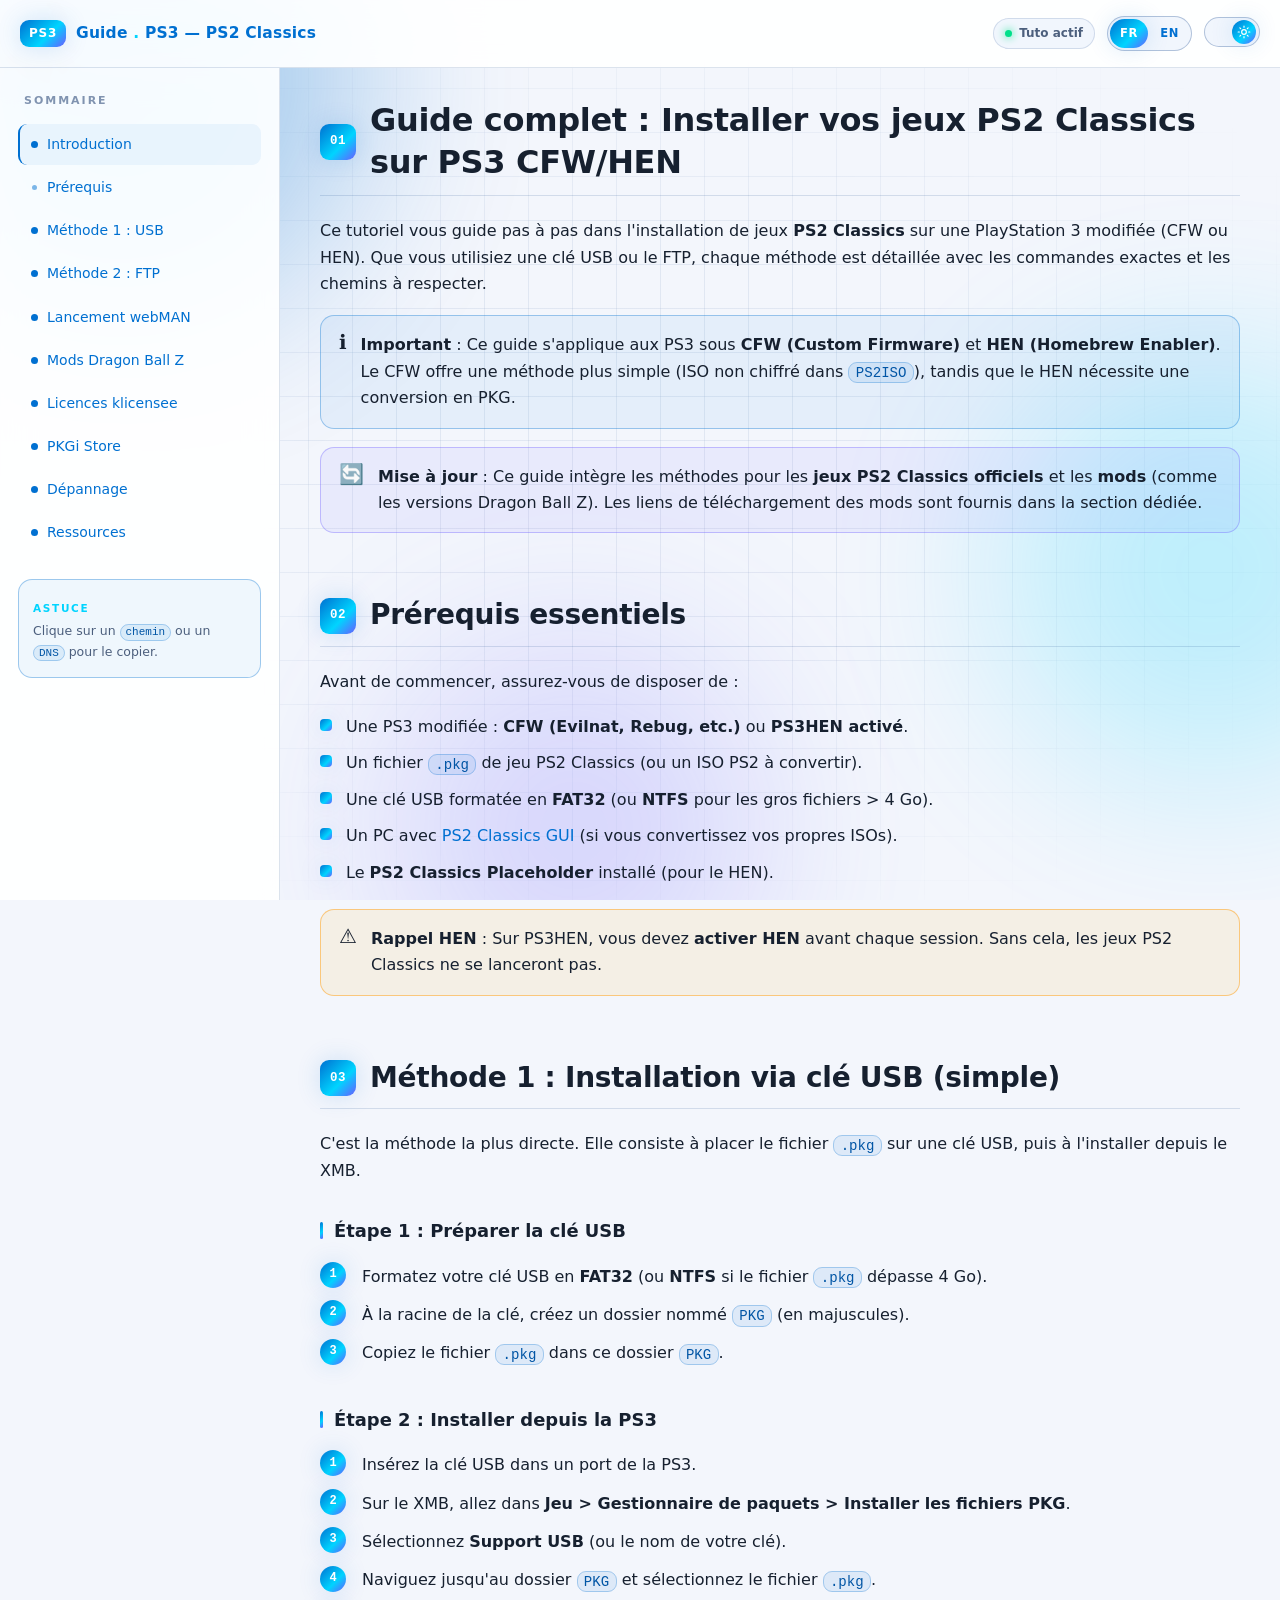
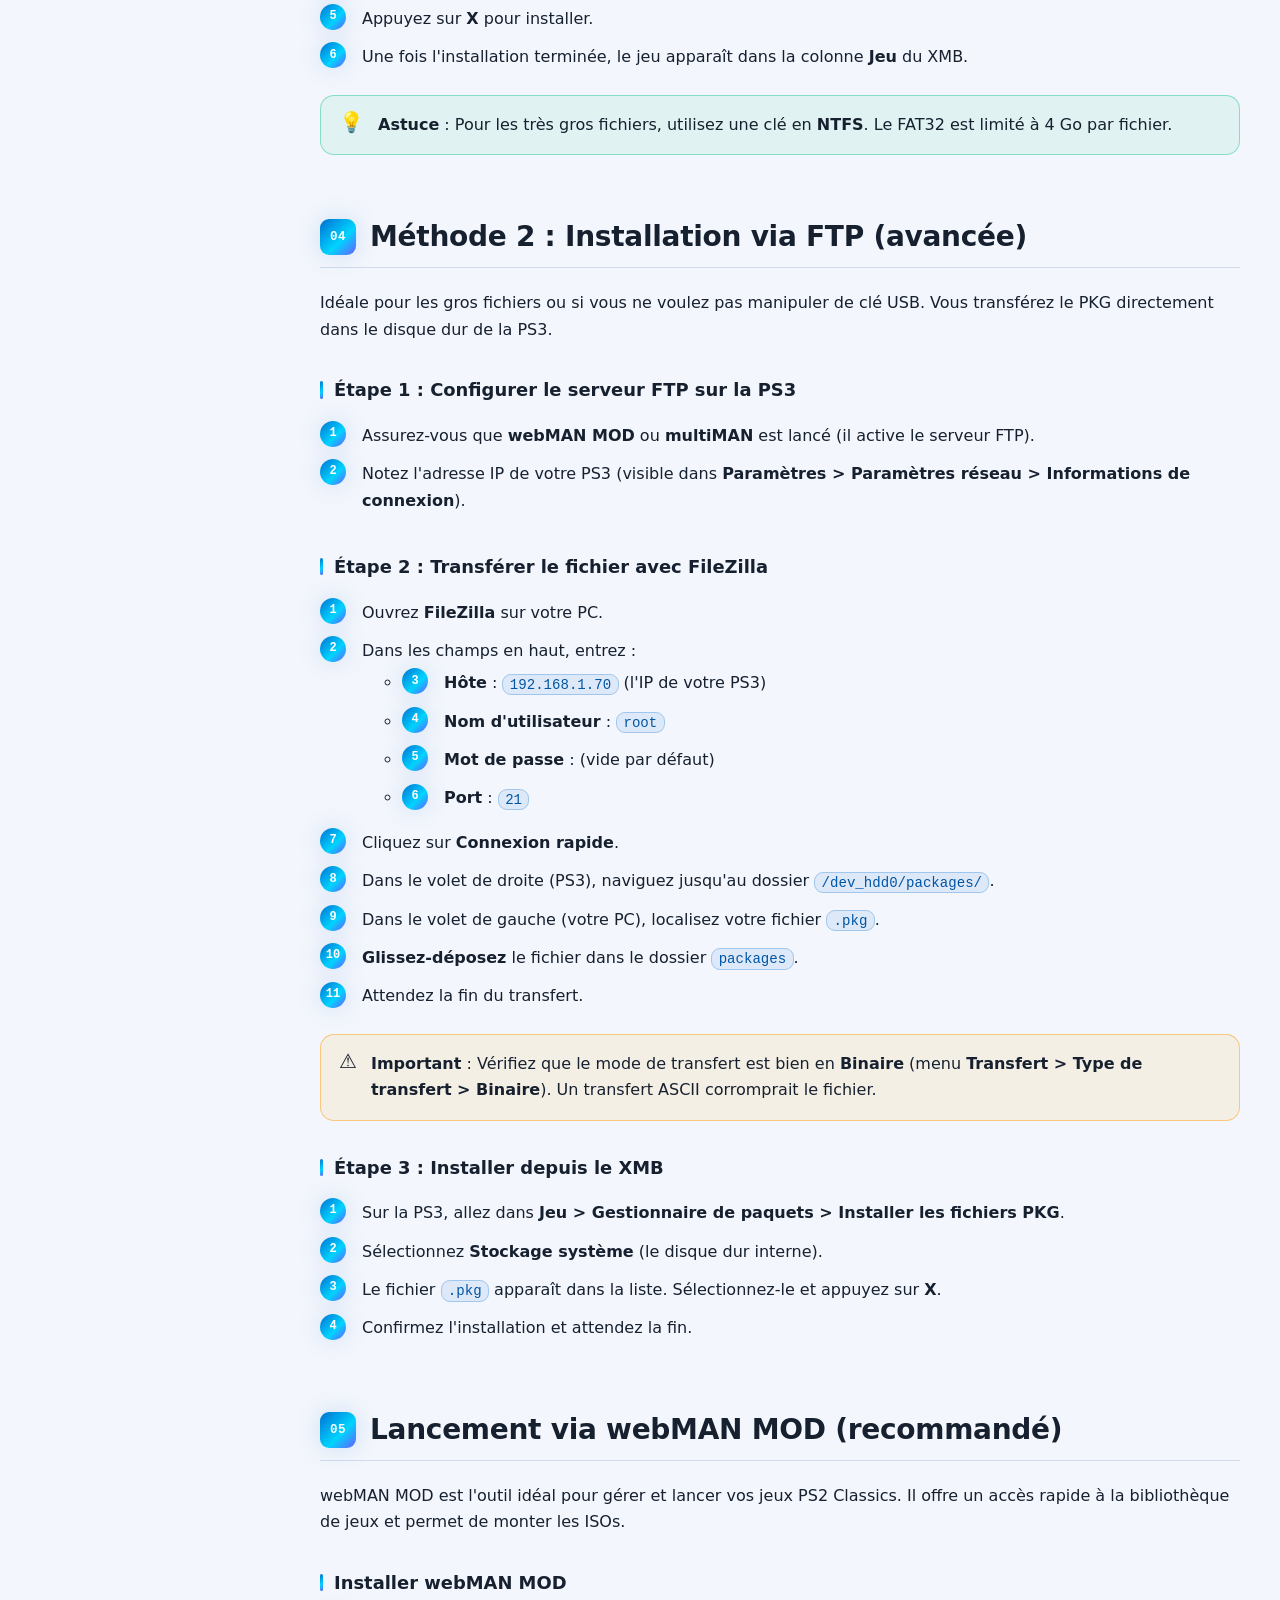
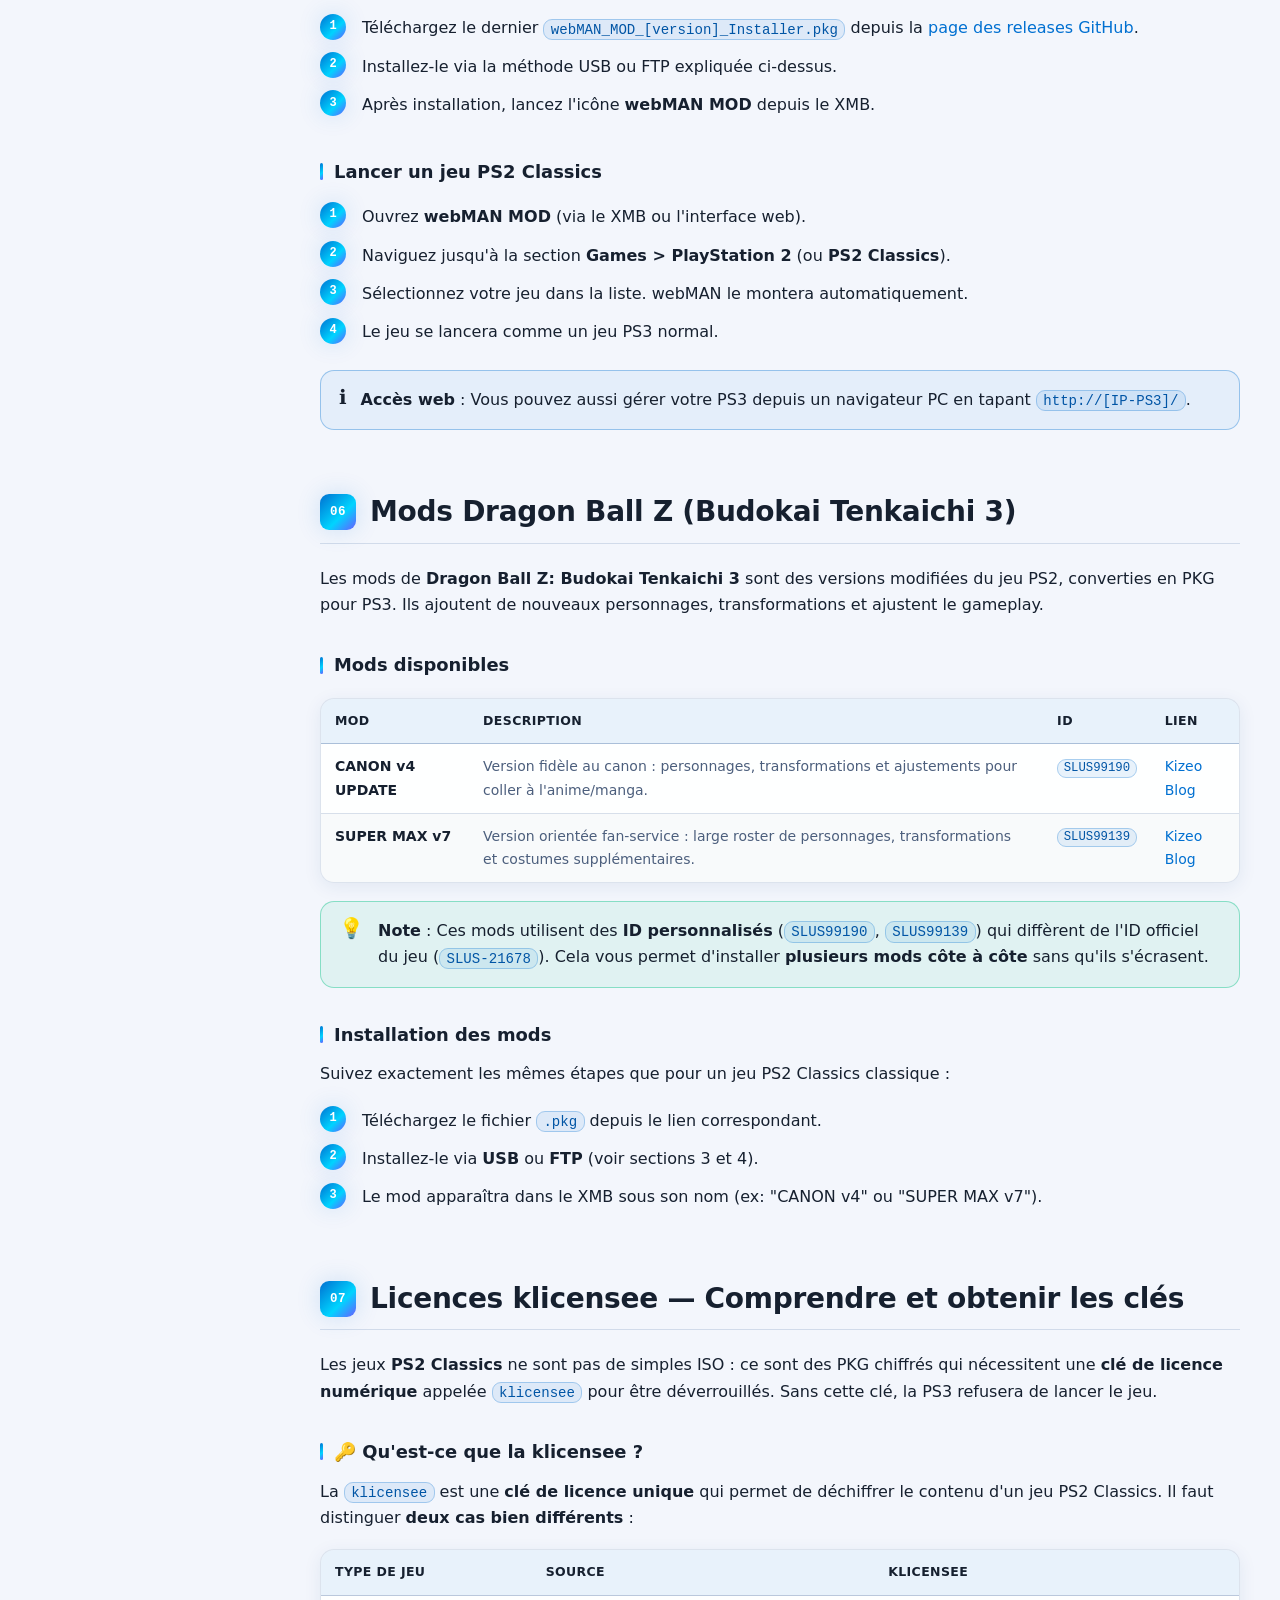
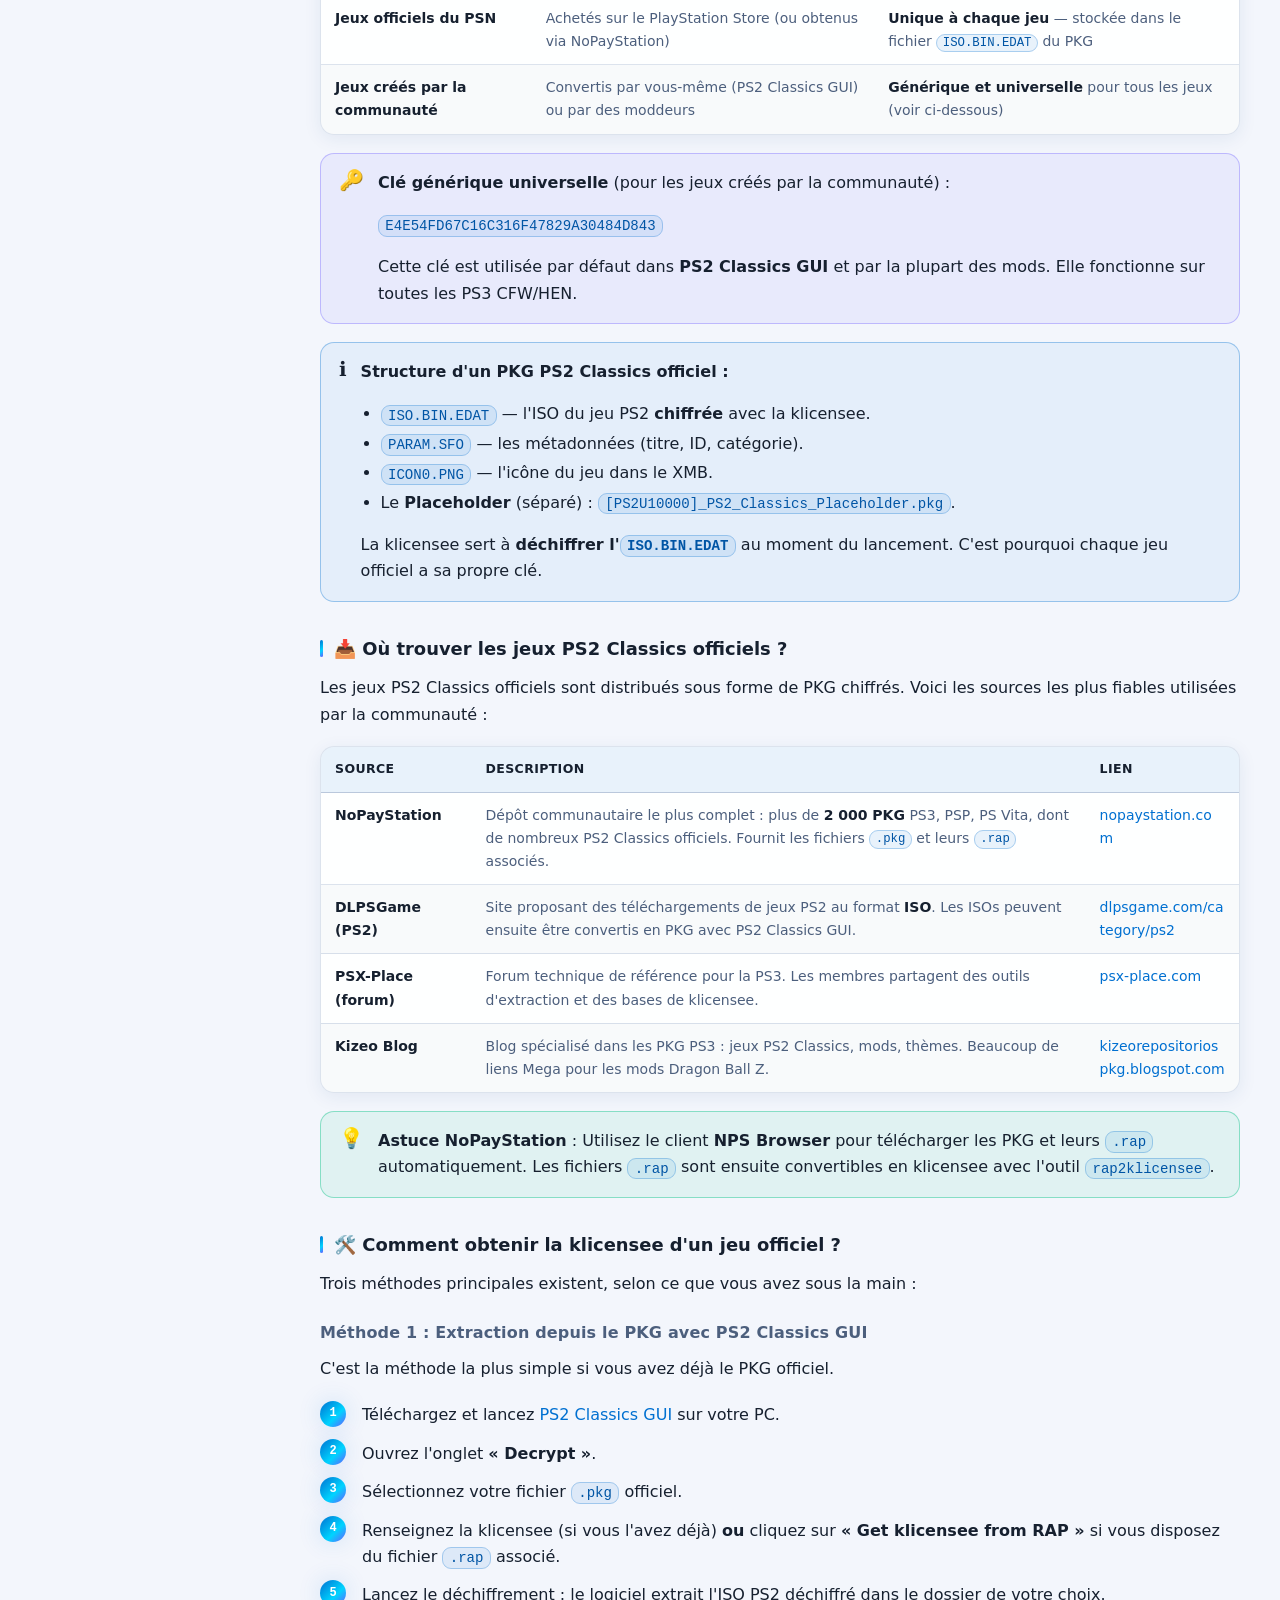
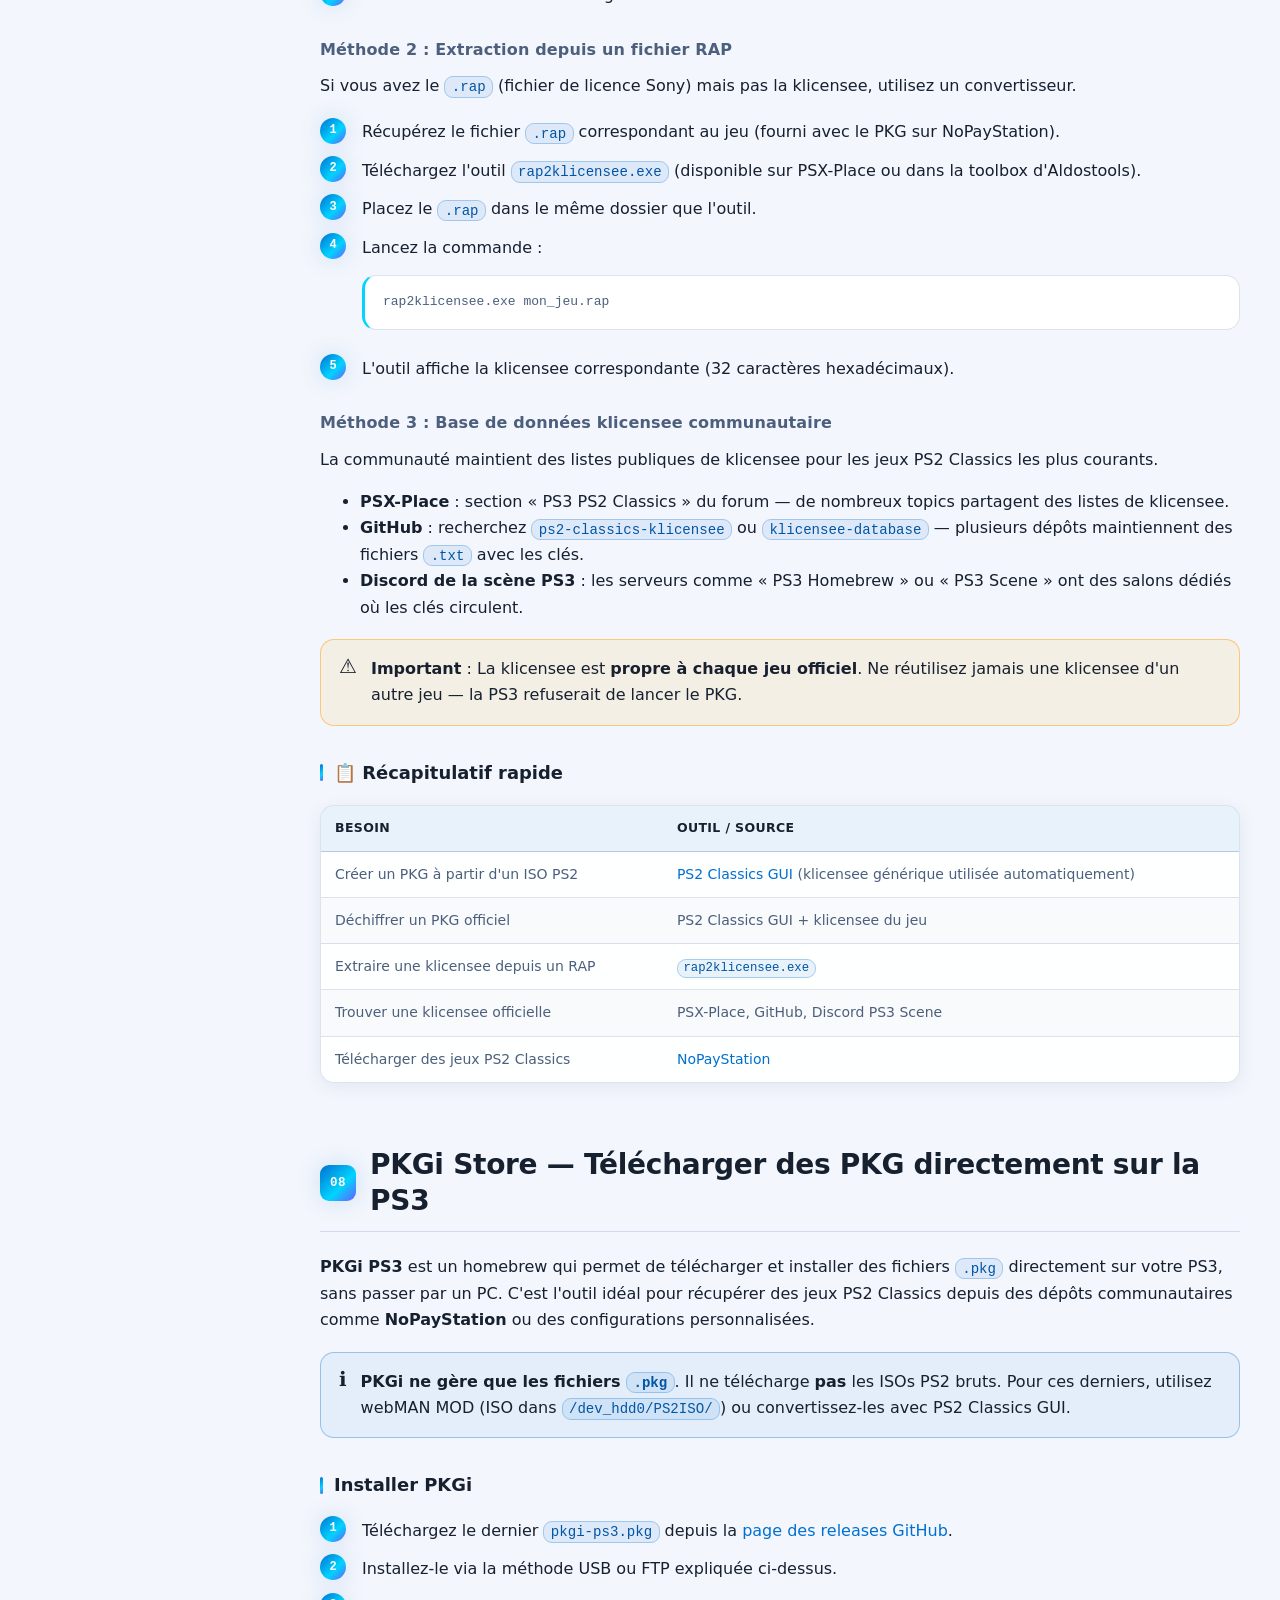
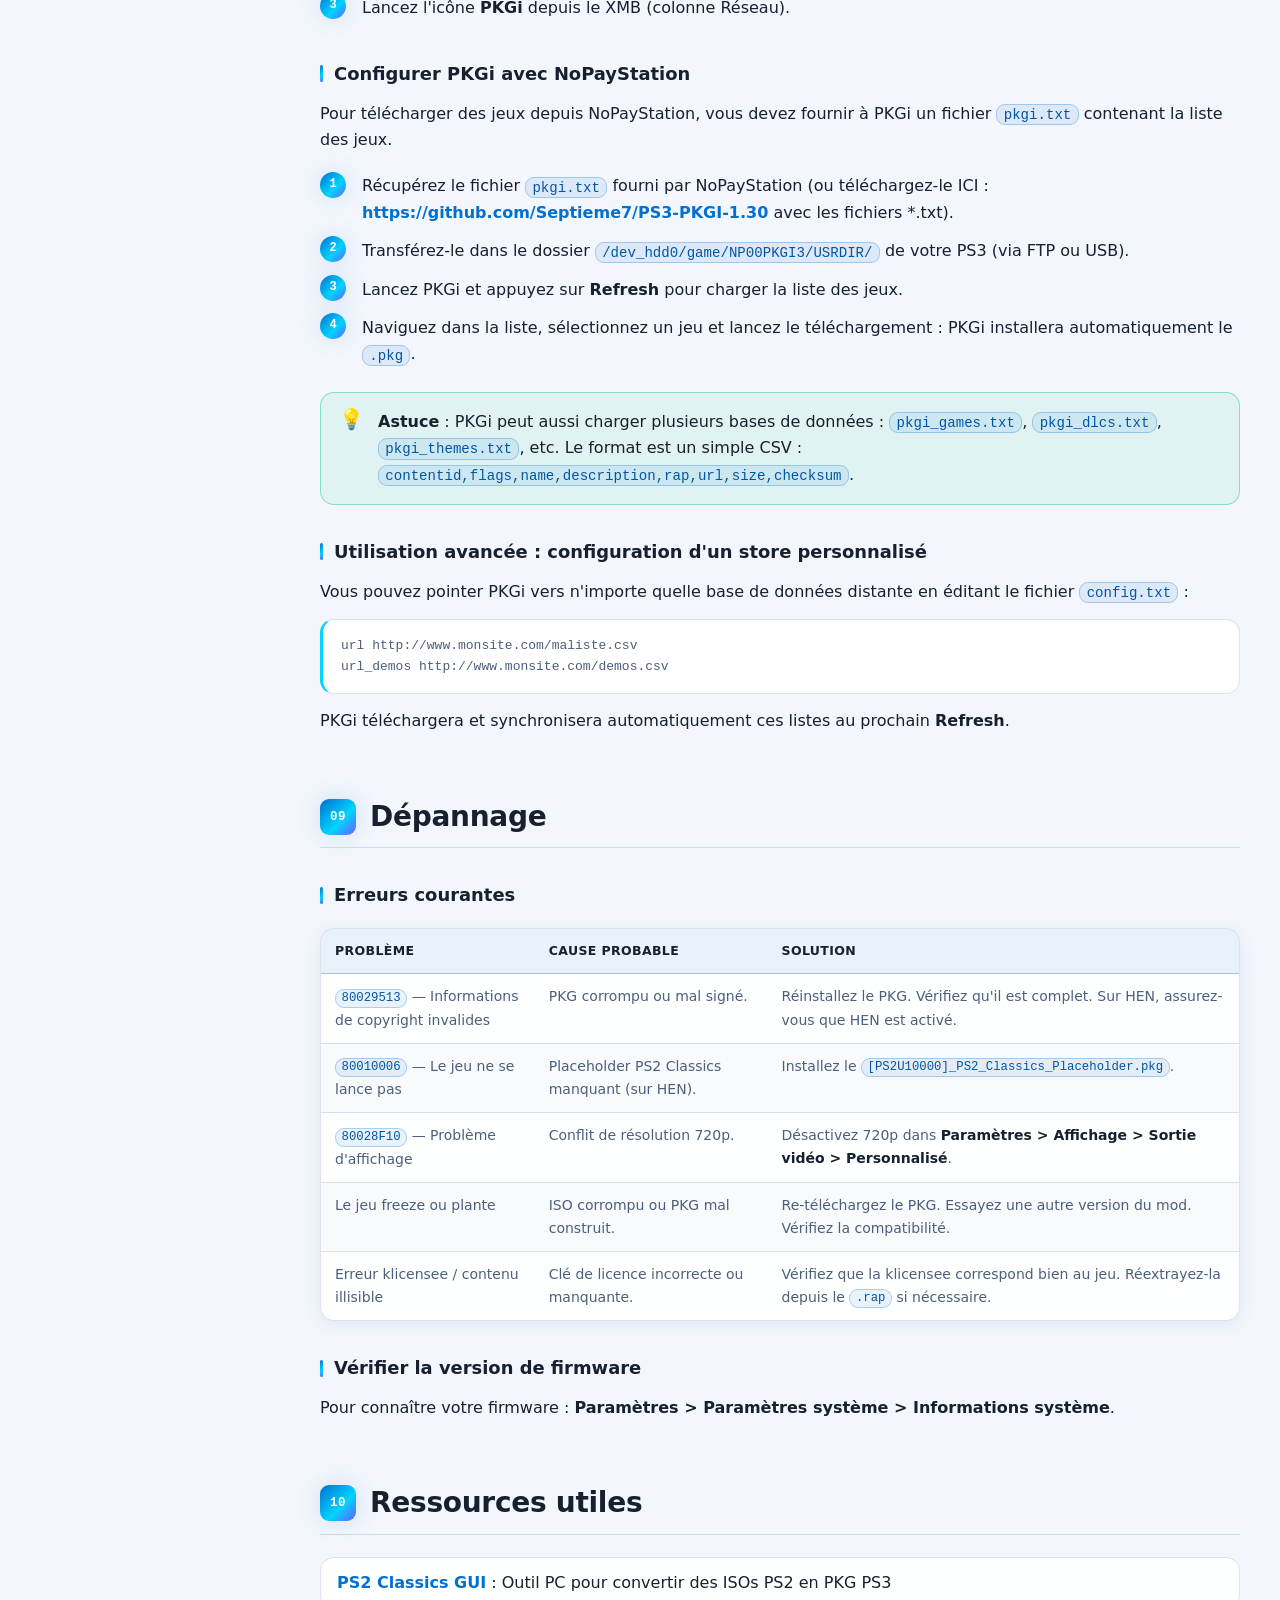
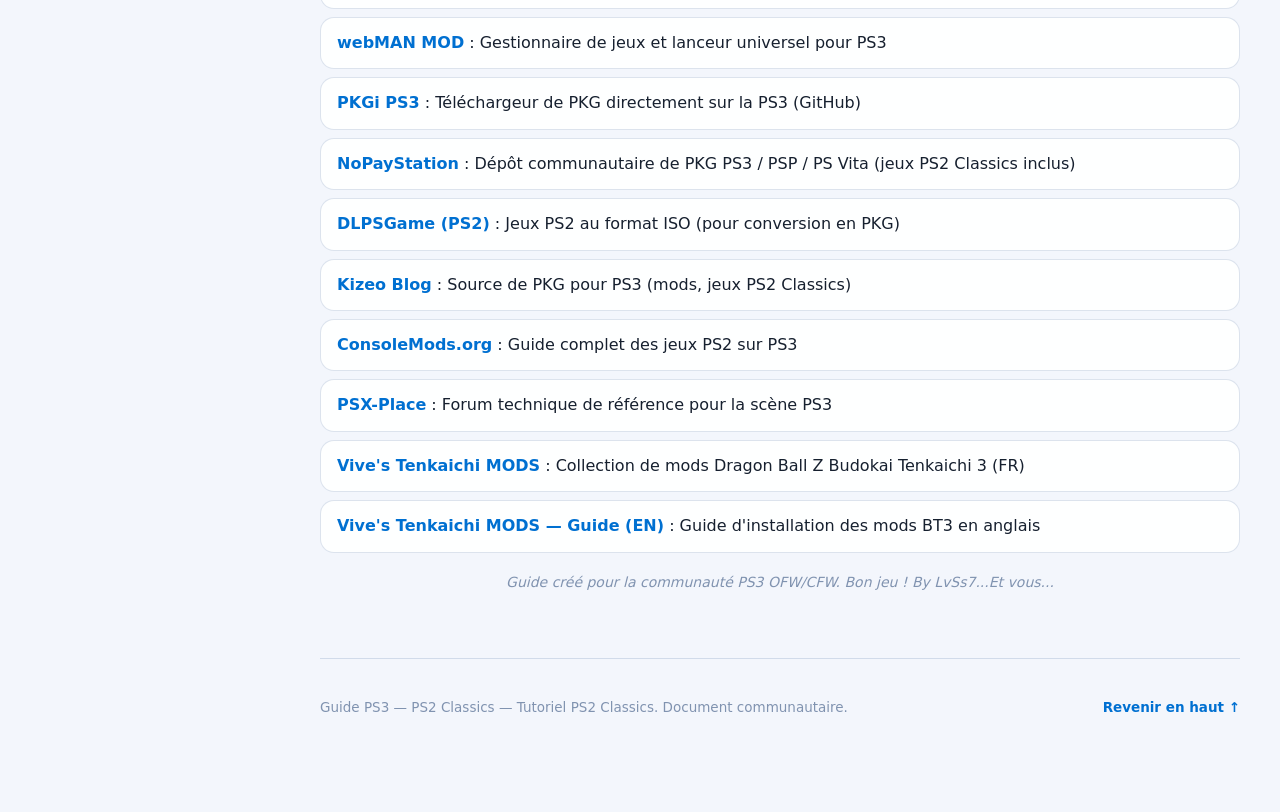
==== commit 87699d17: "Rajout liens" ====
--- a/index.html
+++ b/index.html
@@ -581,6 +581,8 @@
           <li><a href="https://kizeorepositoriospkg.blogspot.com/" target="_blank" rel="noopener"><strong>Kizeo Blog</strong> : Source de PKG pour PS3 (mods, jeux PS2 Classics)</a></li>
           <li><a href="https://consolemods.org/wiki/PS3:PS2_Games,_Multiplayer,_and_Fixes" target="_blank" rel="noopener"><strong>ConsoleMods.org</strong> : Guide complet des jeux PS2 sur PS3</a></li>
           <li><a href="https://www.psx-place.com/" target="_blank" rel="noopener"><strong>PSX-Place</strong> : Forum technique de référence pour la scène PS3</a></li>
+		  <li><a href="https://vivethemodder.github.io/" target="_blank" rel="noopener"><strong>Vive's Tenkaichi MODS</strong> : Collection de mods Dragon Ball Z Budokai Tenkaichi 3 (FR)</a></li>
+          <li><a href="https://vivethemodder.github.io/guide_en.html" target="_blank" rel="noopener"><strong>Vive's Tenkaichi MODS — Guide (EN)</strong> : Guide d'installation des mods BT3 en anglais</a></li>
         </ul>
 
         <p class="footer-note"><em>Guide créé pour la communauté PS3 OFW/CFW. Bon jeu ! By LvSs7...Et vous...</em></p>
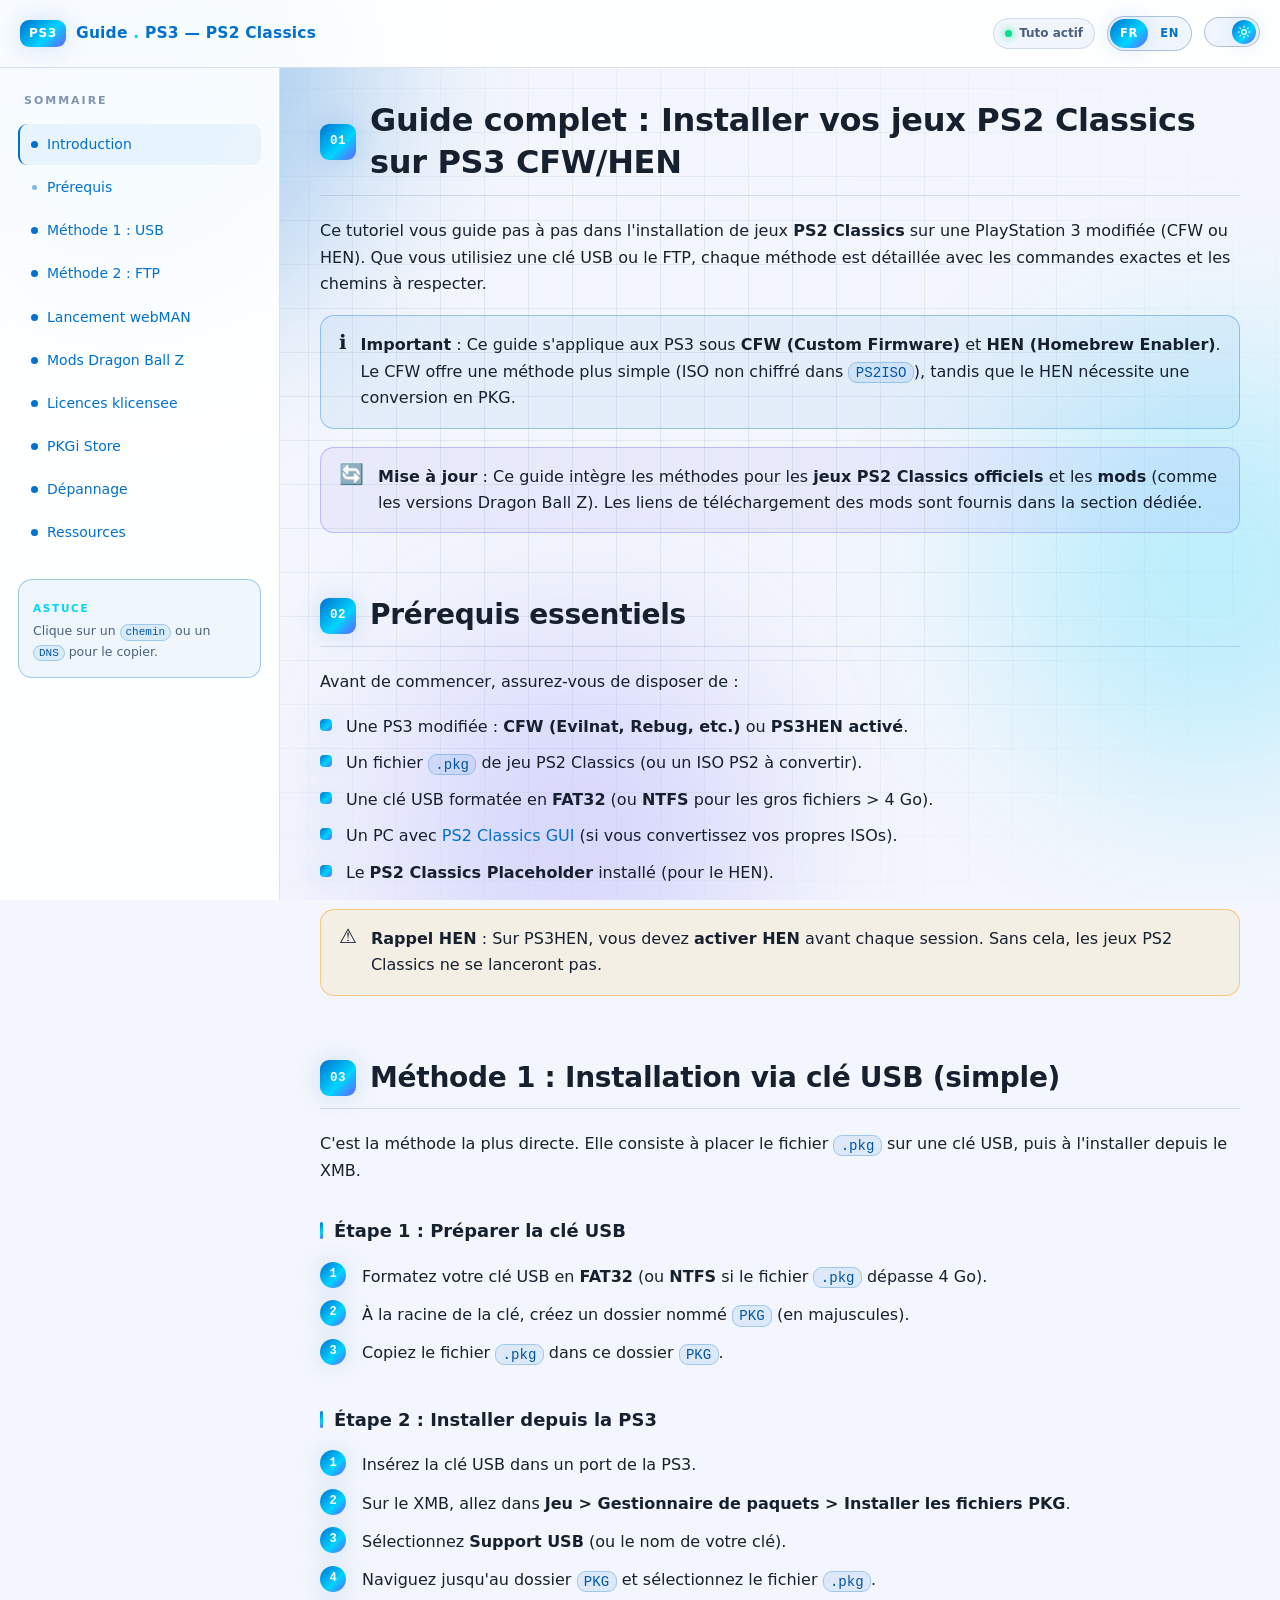
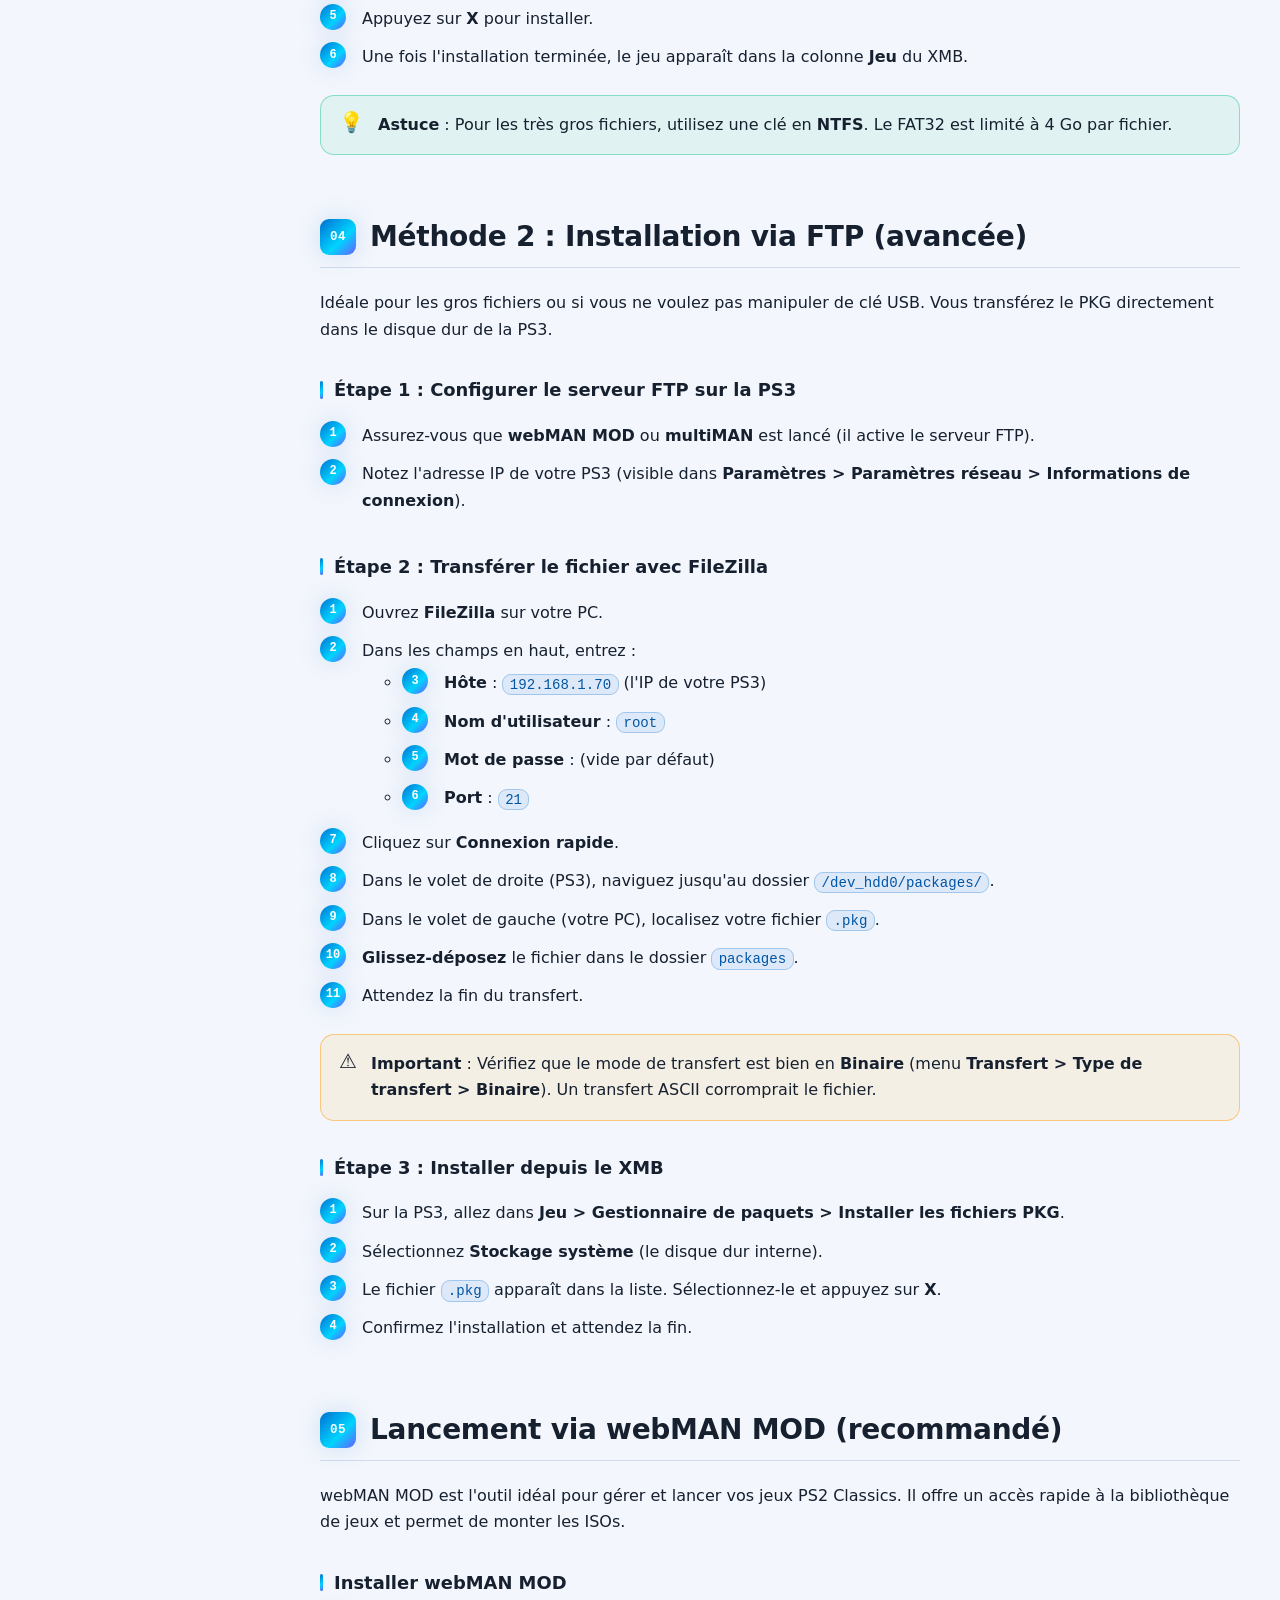
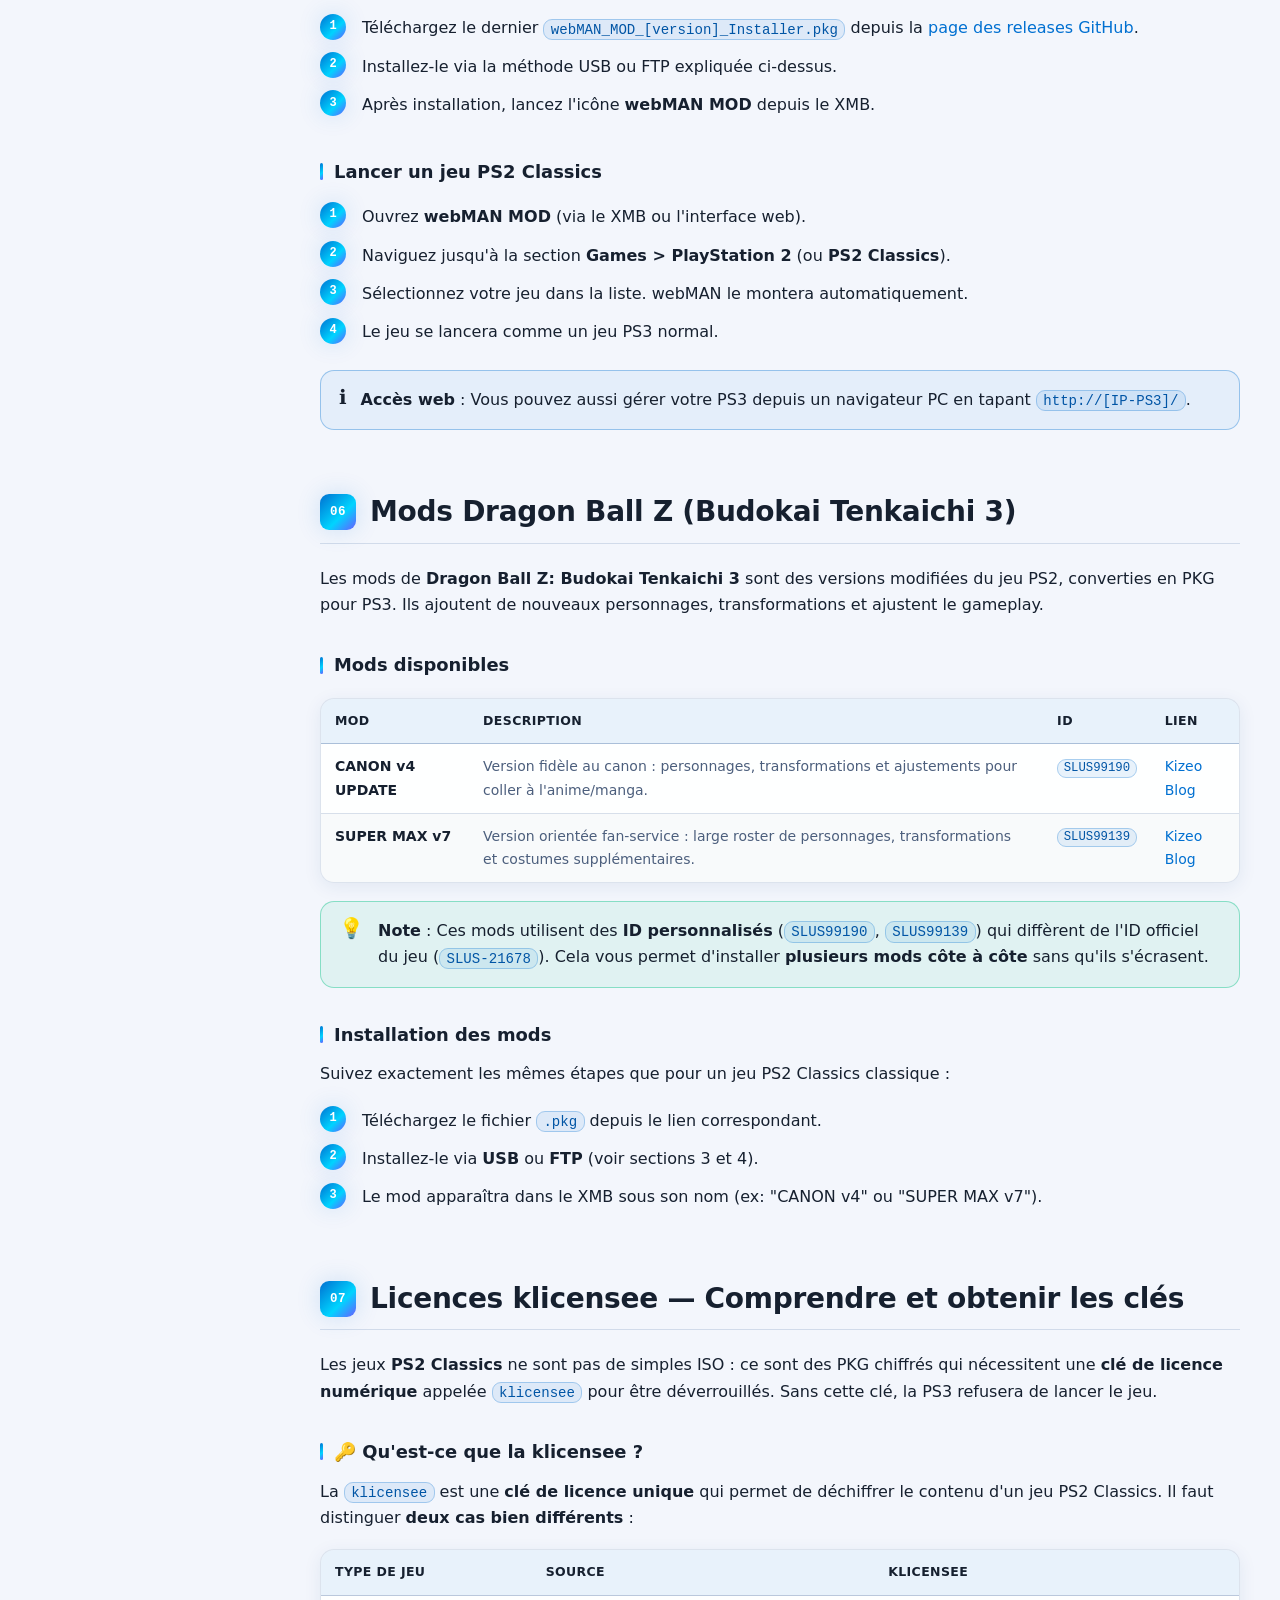
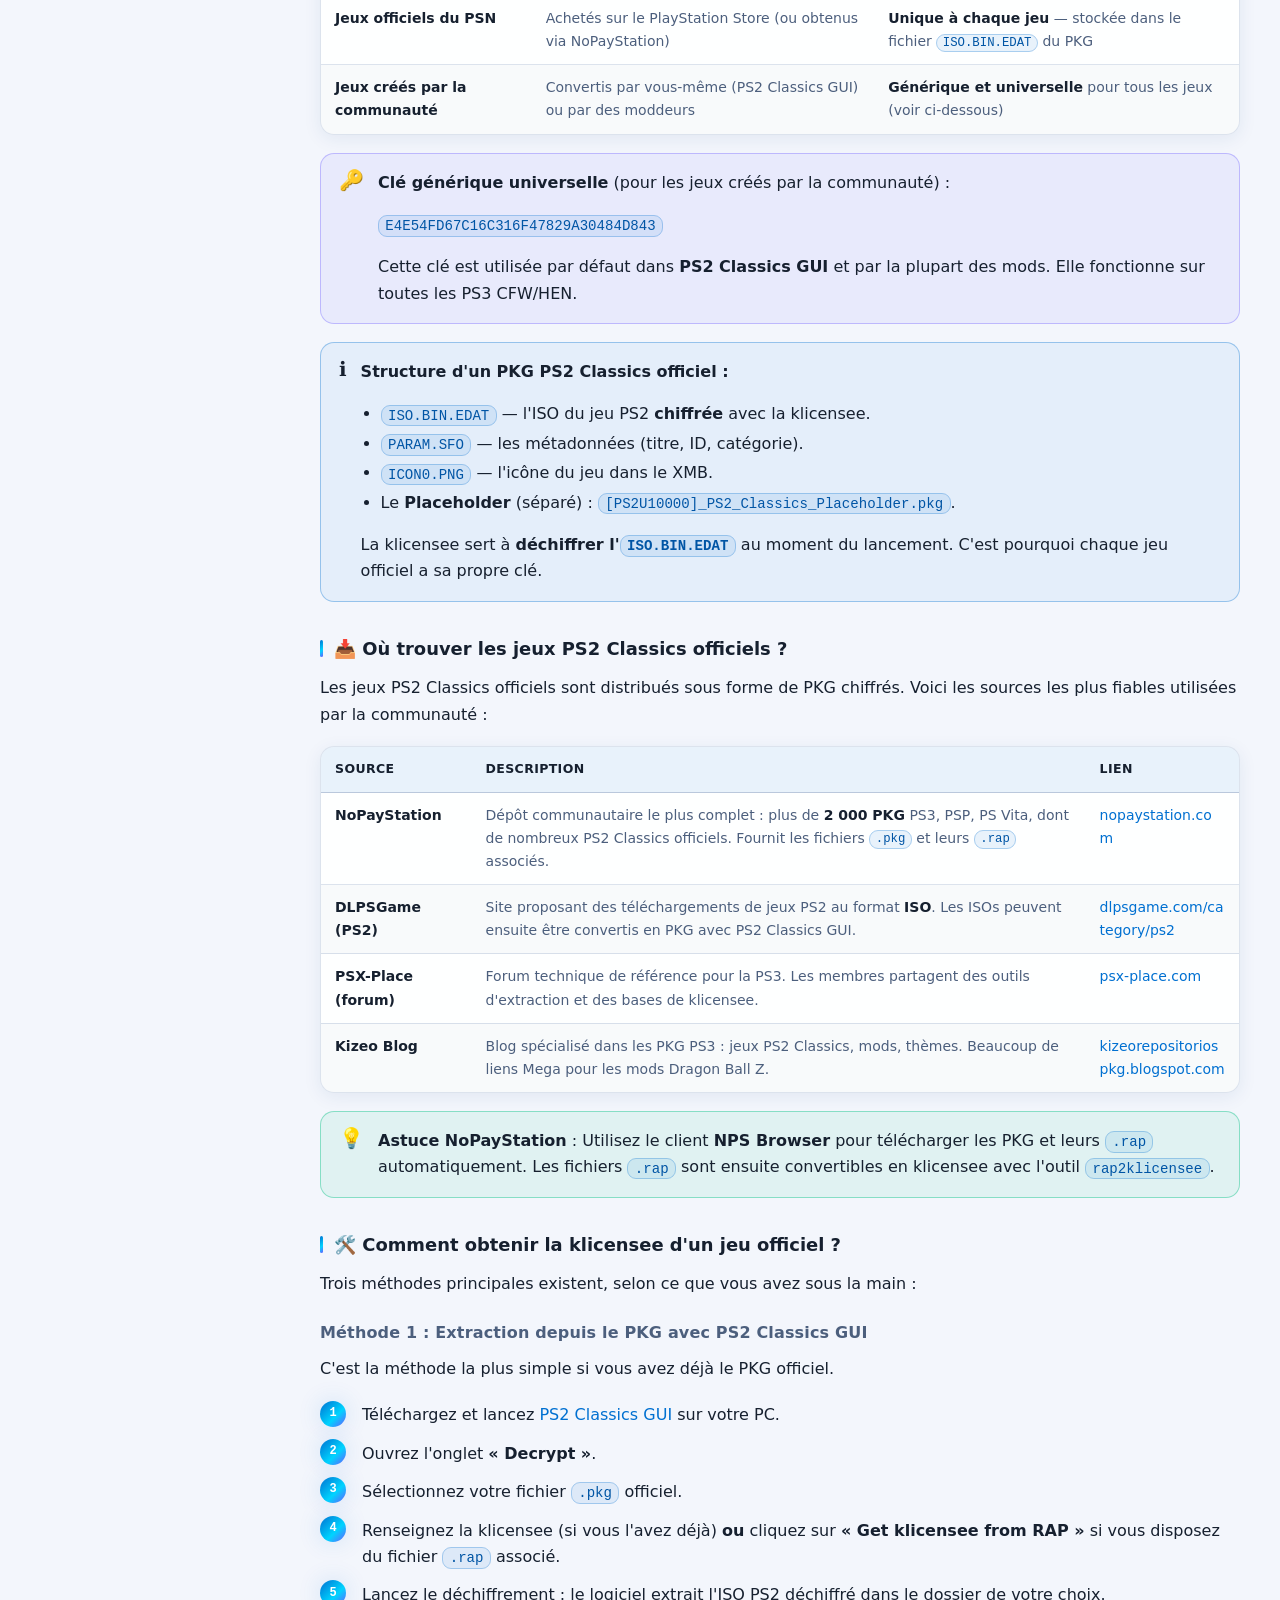
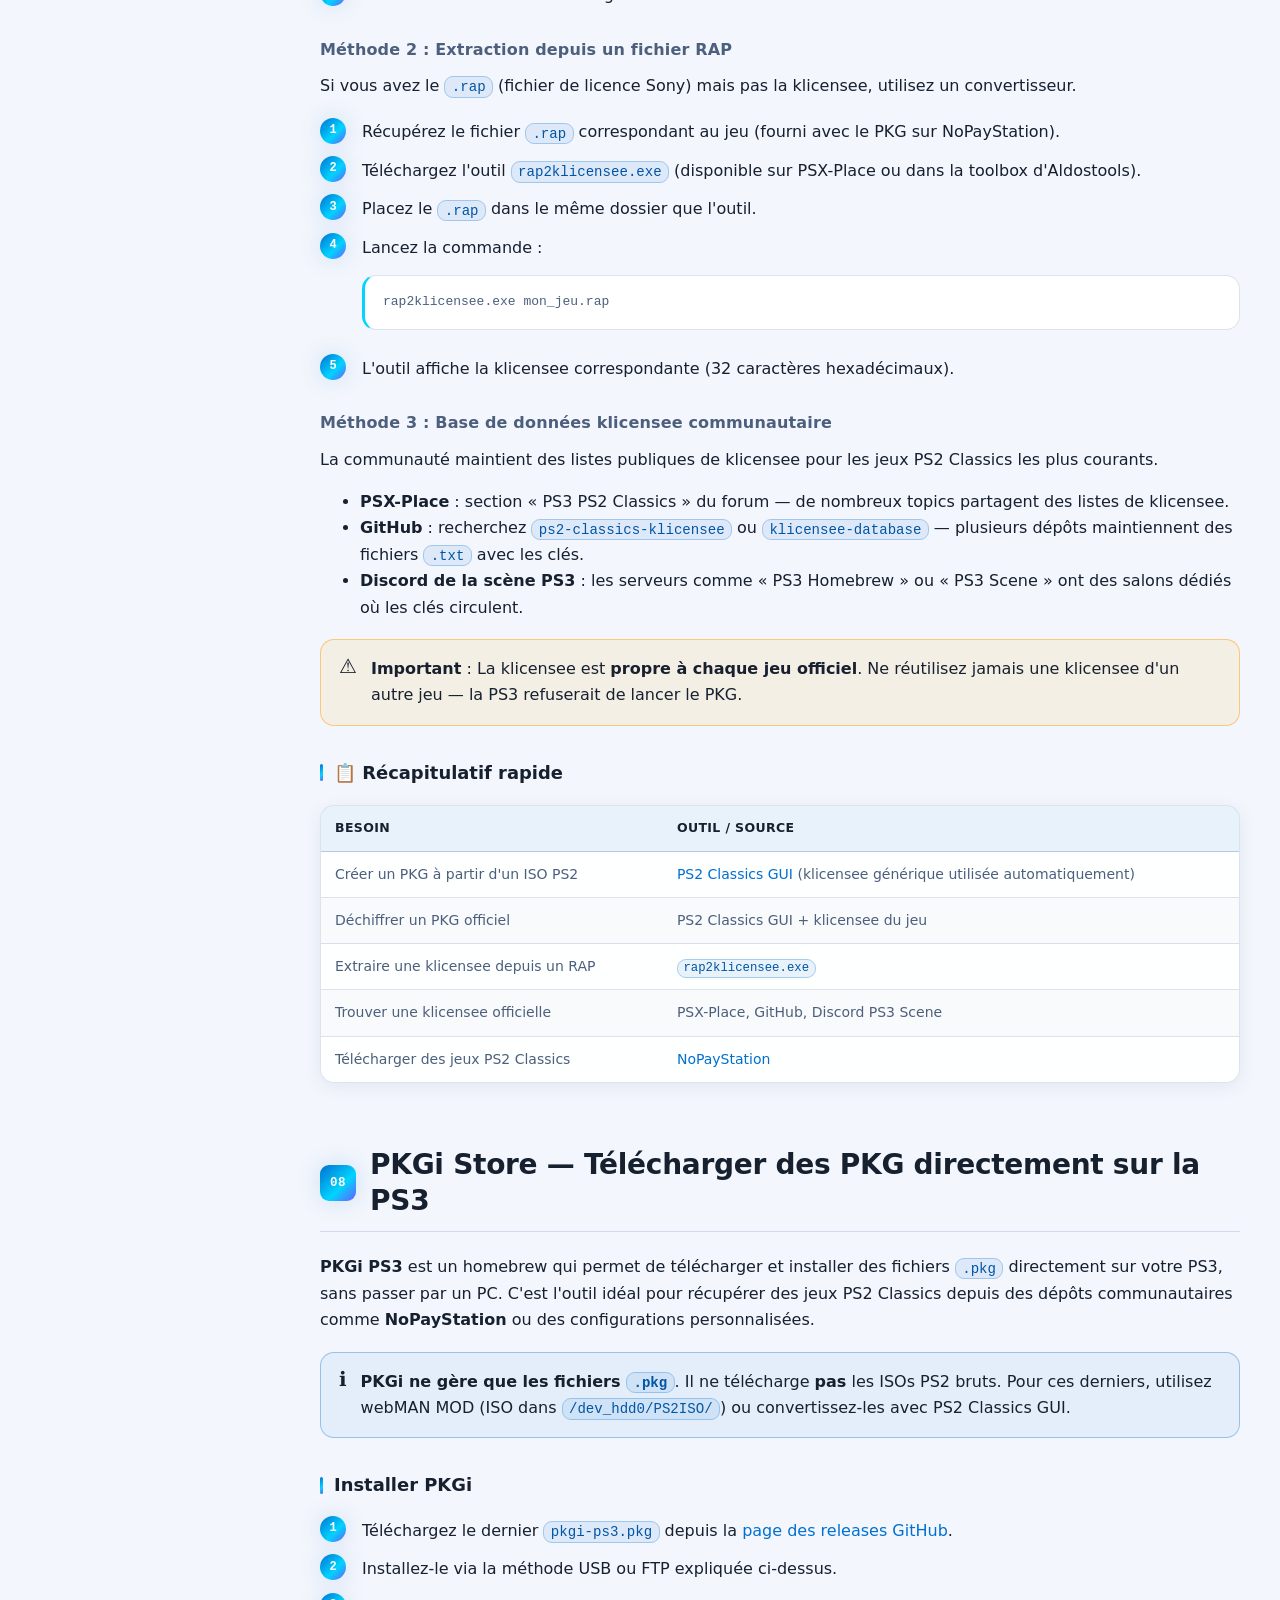
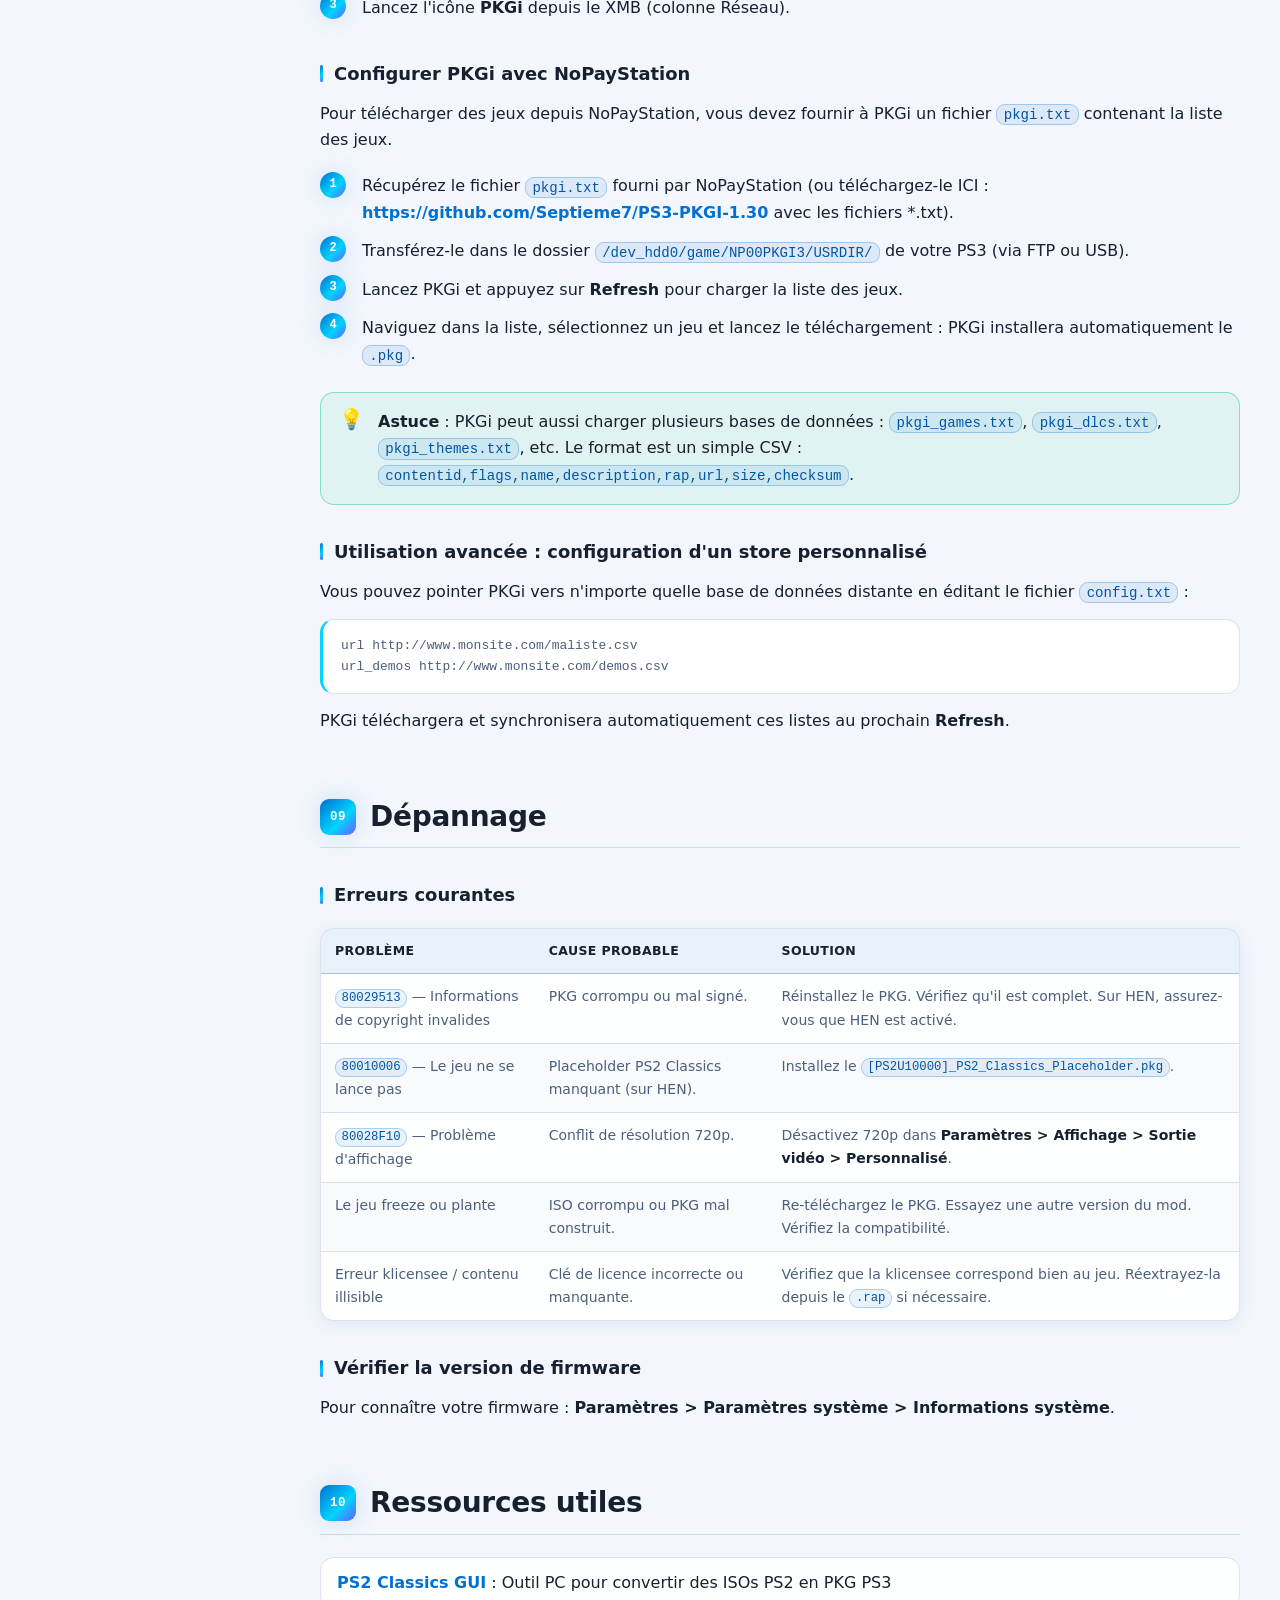
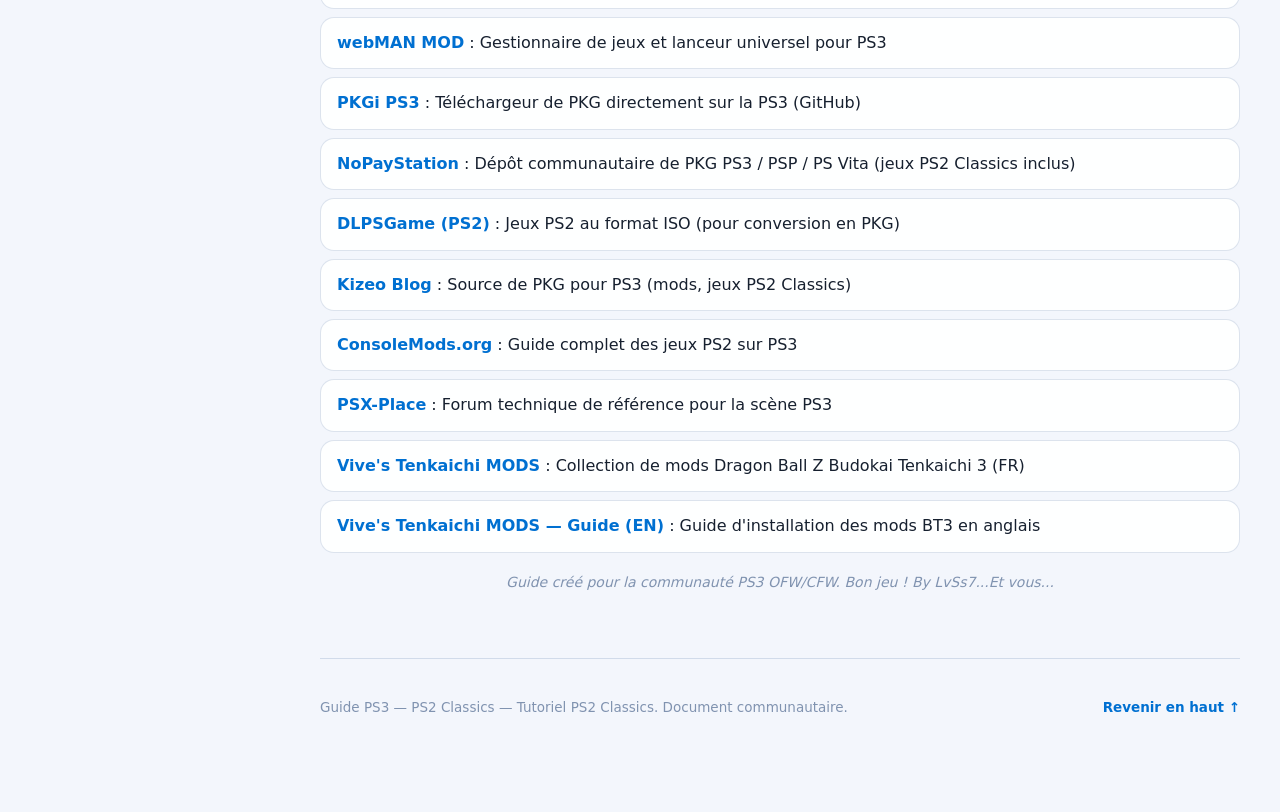
==== commit c335b03d: "Rename site.manifest to site.webmanifest (W3C standard)" ====
--- a/index.html
+++ b/index.html
@@ -8,7 +8,7 @@
   <meta name="description" content="Tutoriel complet : installer vos jeux PS2 Classics (officiels et mods) sur PS3 CFW/HEN via USB, FTP et webMAN MOD.">
   <meta name="author" content="Communauté PS3 Revival">
 
-  <link rel="manifest" href="site.manifest">
+  <link rel="manifest" href="site.webmanifest">
   <meta name="mobile-web-app-capable" content="yes">
   <meta name="apple-mobile-web-app-capable" content="yes">
   <meta name="apple-mobile-web-app-status-bar-style" content="black-translucent">
